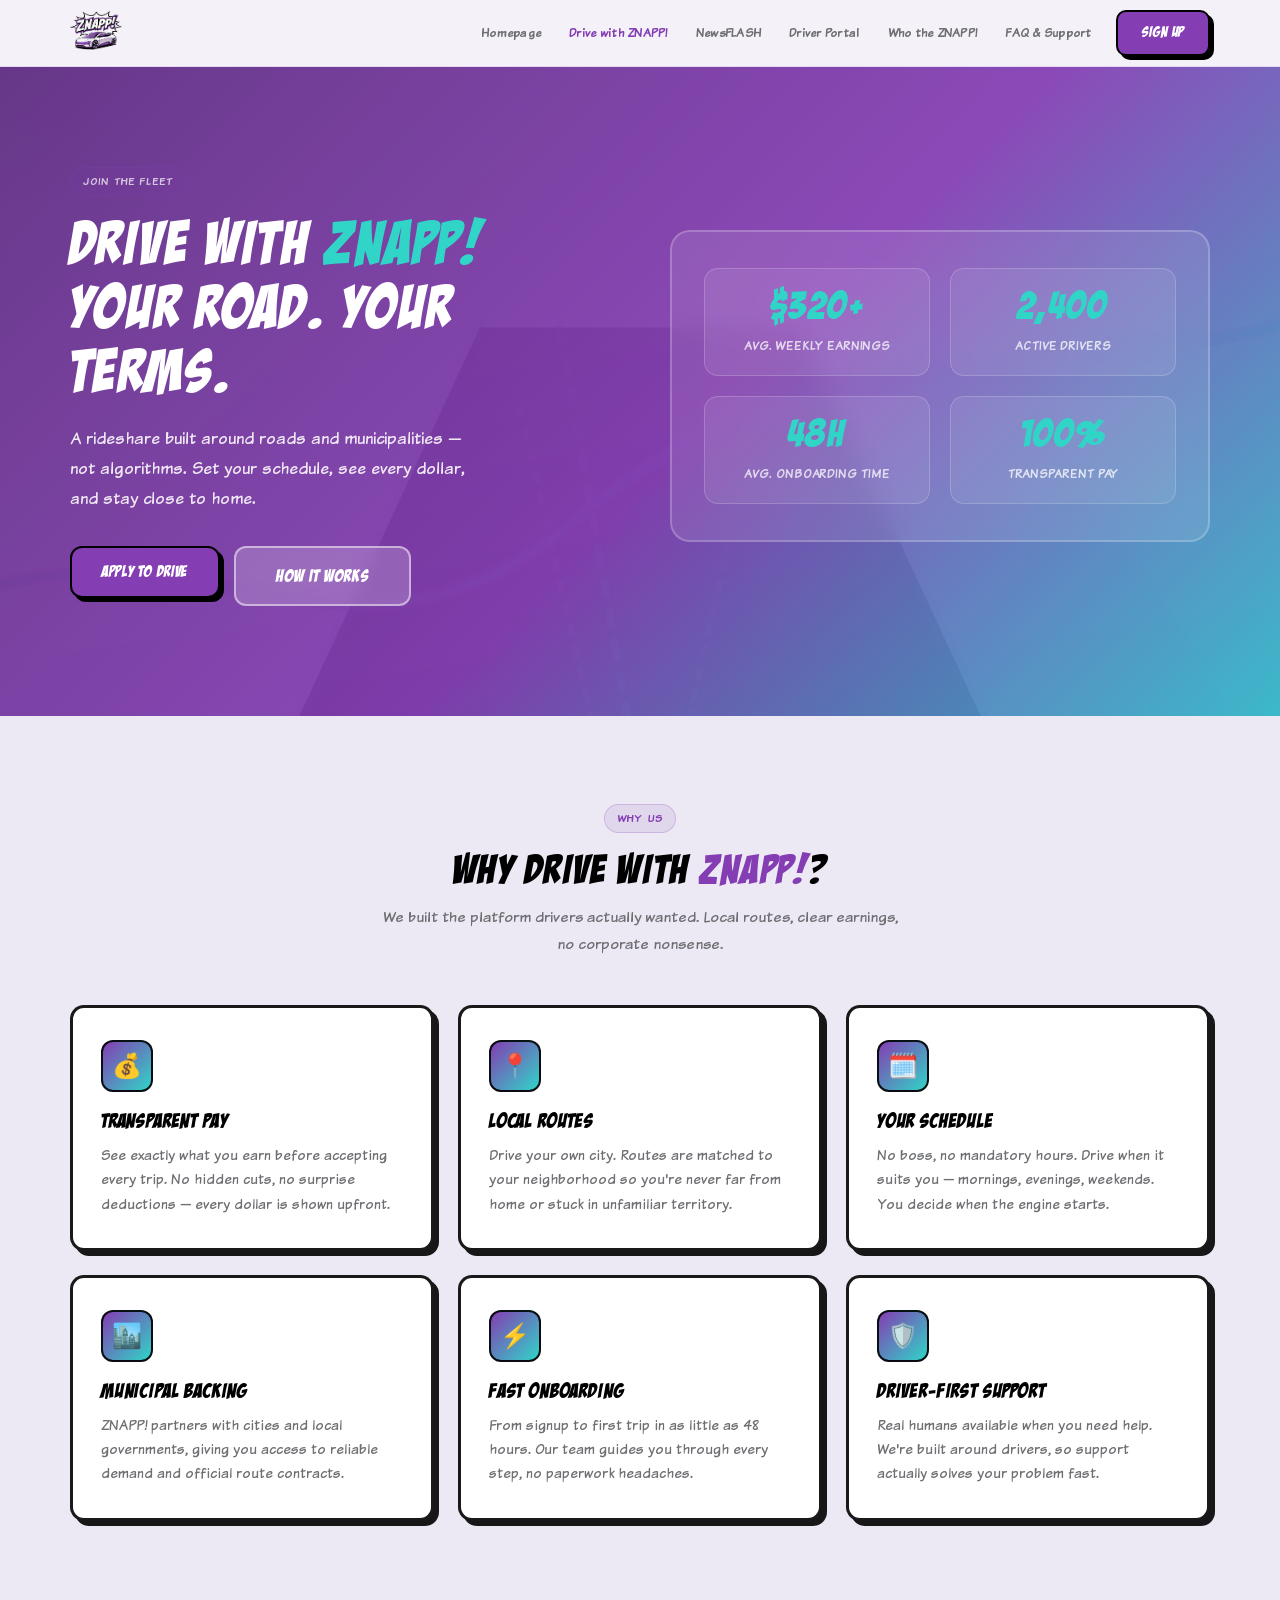
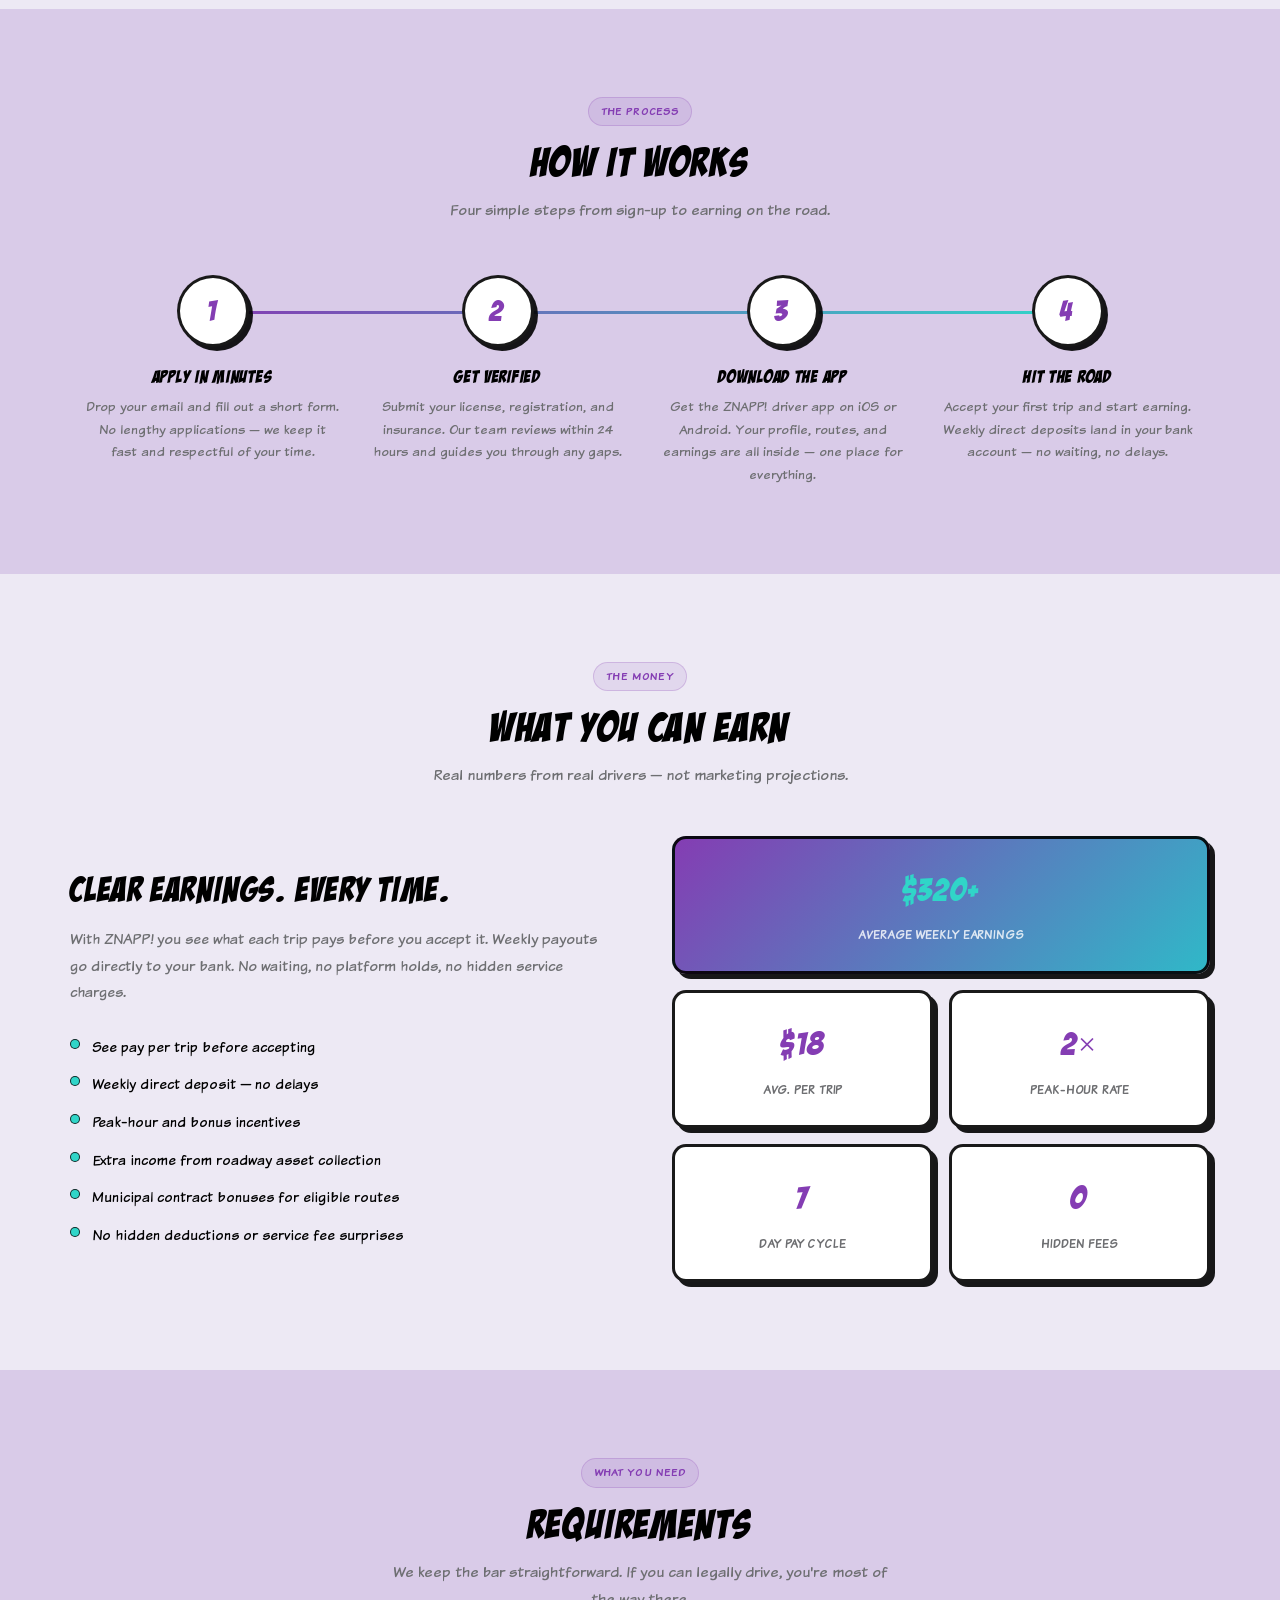
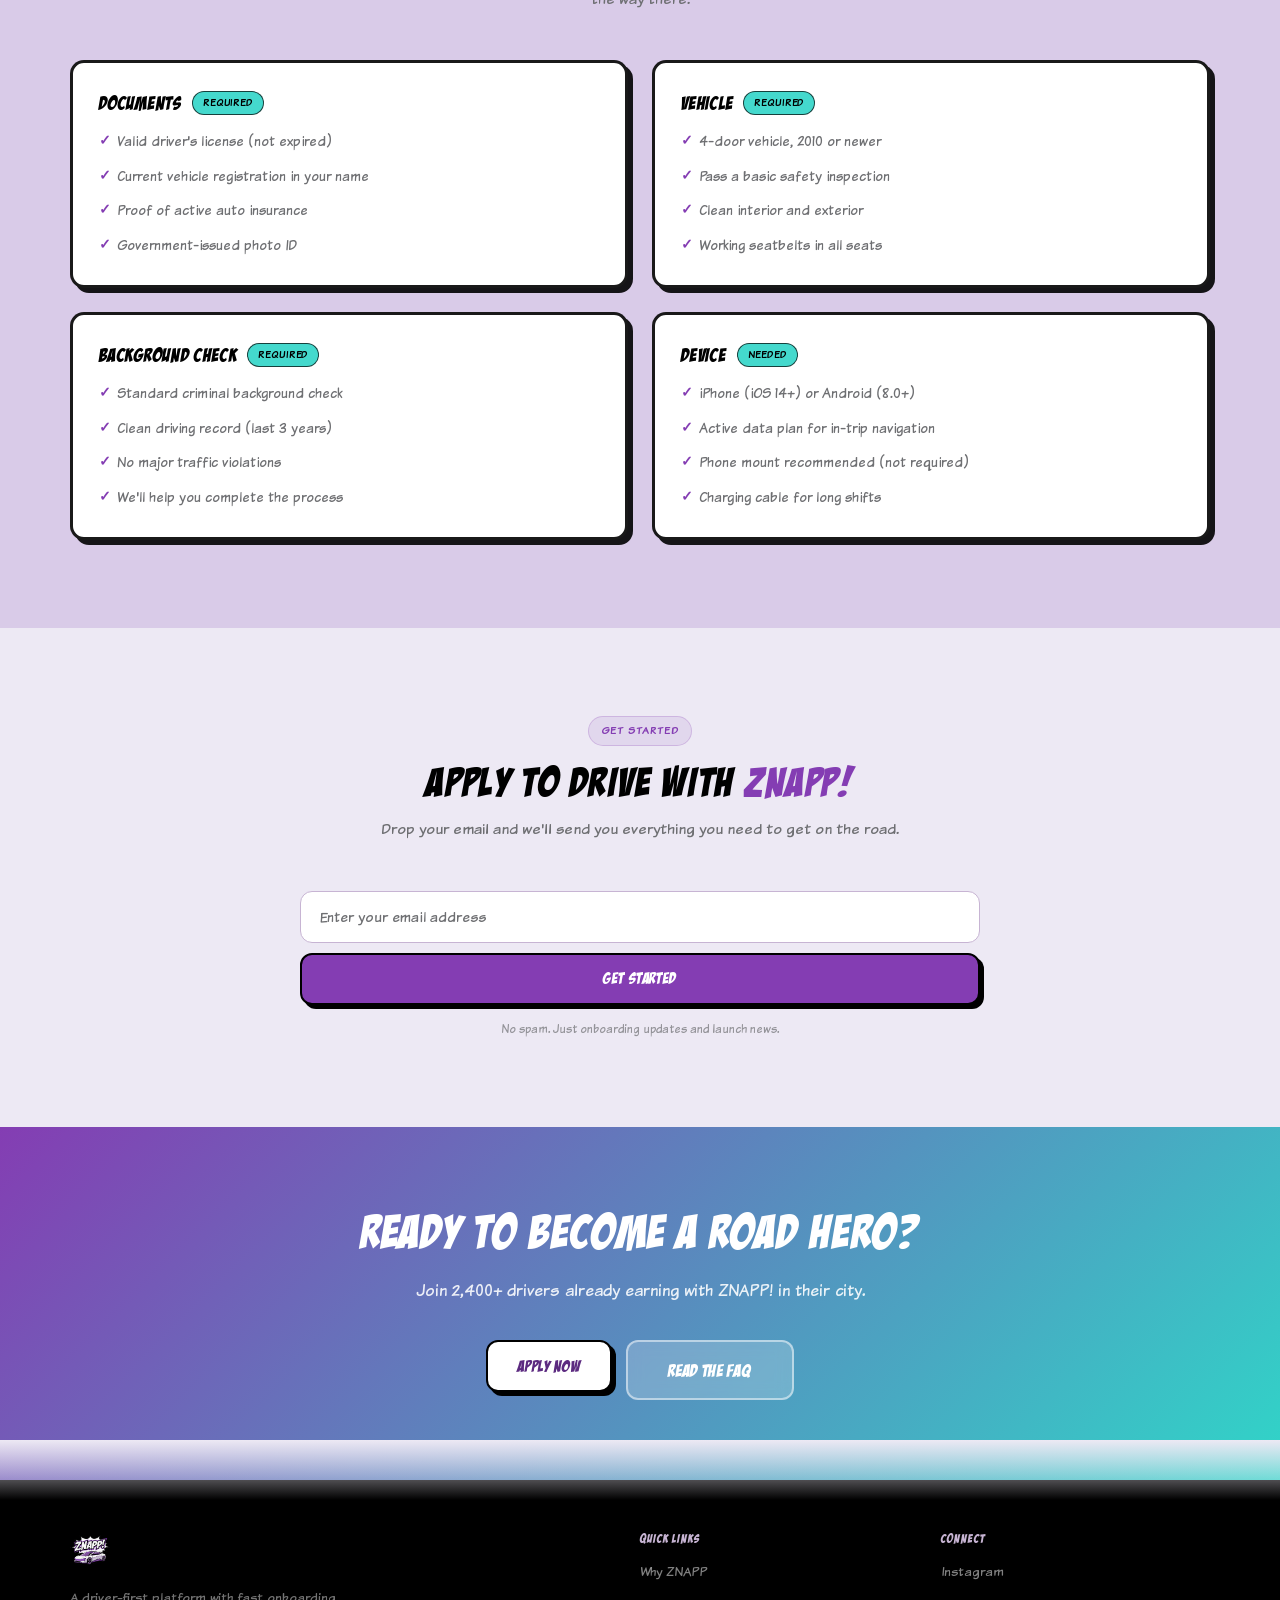
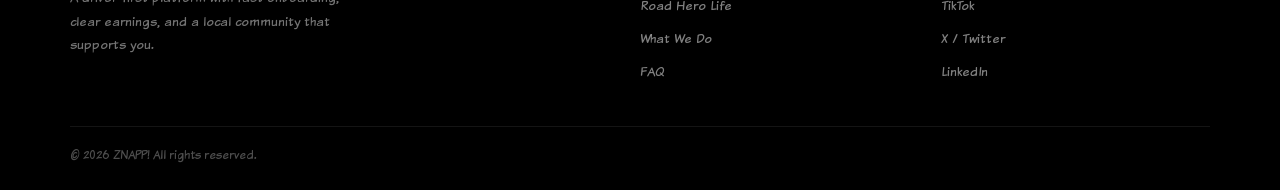
==== drive-with-znapp.html @ adee94f0 "Fix FAQ/life carousel arrows and dots, resize phone section, add new pages - FAQ carousel: dots now " ====
<!DOCTYPE html>
<html lang="en">
<head>
  <meta charset="UTF-8" />
  <meta name="viewport" content="width=device-width, initial-scale=1.0" />
  <title>Drive with ZNAPP! | Become a Road Hero</title>
  <meta name="description" content="Join ZNAPP! as a driver. Fast onboarding, transparent earnings, and local routes that work around your life." />
  <link rel="icon" type="image/png" href="img/branding/favicon-znapp.png" sizes="32x32" />
  <link rel="apple-touch-icon" href="img/branding/favicon-znapp.png" />
  <link rel="stylesheet" href="styles.css" />
  <style>
    .dwz-hero{background:linear-gradient(135deg,var(--purple-dark) 0%,var(--purple) 55%,#30b8c8 100%);padding:100px 0 110px;position:relative;overflow:hidden}
    .dwz-hero::before{content:"";position:absolute;inset:0;background:url('img/backgrounds/tools-split-bg-znapp.svg') center/cover no-repeat;opacity:.08;pointer-events:none}
    .dwz-hero-grid{display:grid;grid-template-columns:1fr 1fr;gap:60px;align-items:center;position:relative;z-index:1}
    .dwz-hero-copy h1{font-family:var(--font-display);font-size:clamp(2.4rem,5vw,3.8rem);color:var(--white);line-height:1.06;letter-spacing:var(--letter-spacing-heading);margin:0 0 20px}
    .dwz-hero-copy h1 .accent{color:var(--teal)}
    .dwz-hero-copy p{font-family:var(--font-body);font-size:1.1rem;color:rgba(255,255,255,.88);line-height:1.7;margin:0 0 32px;max-width:44ch}
    .dwz-hero-actions{display:flex;gap:14px;flex-wrap:wrap}
    .dwz-hero-card{background:rgba(255,255,255,.1);border:2px solid rgba(255,255,255,.22);border-radius:var(--radius-lg);padding:36px 32px;backdrop-filter:blur(12px);display:grid;grid-template-columns:1fr 1fr;gap:20px}
    .dwz-stat{text-align:center;padding:18px 12px;background:rgba(255,255,255,.08);border-radius:var(--radius);border:1.5px solid rgba(255,255,255,.18)}
    .dwz-stat-val{font-family:var(--font-display);font-size:clamp(1.8rem,3vw,2.4rem);color:var(--teal);line-height:1;display:block;margin-bottom:6px;letter-spacing:.04em}
    .dwz-stat-label{font-family:var(--font-body);font-size:.82rem;color:rgba(255,255,255,.75);font-weight:700;text-transform:uppercase;letter-spacing:.07em}
    .dwz-why{background:var(--bg);padding:88px 0}
    .dwz-why-grid{display:grid;grid-template-columns:repeat(3,1fr);gap:24px;margin-top:48px}
    .dwz-why-card{background:var(--card);border:3px solid rgba(0,0,0,.9);border-radius:var(--radius);box-shadow:5px 5px 0 rgba(0,0,0,.9);padding:32px 28px;transition:transform .2s ease,box-shadow .2s ease}
    .dwz-why-card:hover{transform:translate(-2px,-2px);box-shadow:7px 7px 0 rgba(0,0,0,.9)}
    .dwz-why-icon{width:52px;height:52px;border-radius:12px;background:linear-gradient(135deg,var(--purple) 0%,var(--teal) 100%);border:2.5px solid rgba(0,0,0,.9);display:flex;align-items:center;justify-content:center;margin-bottom:18px;font-size:1.5rem}
    .dwz-why-card h3{font-family:var(--font-display);font-size:1.3rem;letter-spacing:var(--letter-spacing-heading);margin:0 0 10px;color:var(--text)}
    .dwz-why-card p{font-family:var(--font-body);font-size:.92rem;color:var(--text-muted);line-height:1.65;margin:0}
    .dwz-how{background:var(--bg-alt);padding:88px 0}
    .dwz-steps{display:grid;grid-template-columns:repeat(4,1fr);gap:0;margin-top:52px;position:relative}
    .dwz-steps::before{content:"";position:absolute;top:36px;left:12.5%;right:12.5%;height:3px;background:linear-gradient(to right,var(--purple),var(--teal));z-index:0;border-radius:99px}
    .dwz-step{display:flex;flex-direction:column;align-items:center;text-align:center;padding:0 16px;position:relative;z-index:1}
    .dwz-step-num{width:72px;height:72px;border-radius:50%;background:var(--card);border:3px solid rgba(0,0,0,.9);box-shadow:4px 4px 0 rgba(0,0,0,.9);display:flex;align-items:center;justify-content:center;font-family:var(--font-display);font-size:1.8rem;color:var(--purple);letter-spacing:.04em;margin-bottom:20px;flex-shrink:0}
    .dwz-step h3{font-family:var(--font-display);font-size:1.15rem;letter-spacing:var(--letter-spacing-heading);margin:0 0 8px;color:var(--text)}
    .dwz-step p{font-family:var(--font-body);font-size:.88rem;color:var(--text-muted);line-height:1.6;margin:0}
    .dwz-earnings{background:var(--bg);padding:88px 0}
    .dwz-earnings-layout{display:grid;grid-template-columns:1fr 1fr;gap:64px;align-items:center;margin-top:48px}
    .dwz-earnings-copy h3{font-family:var(--font-display);font-size:clamp(1.6rem,3vw,2.2rem);letter-spacing:var(--letter-spacing-heading);margin:0 0 16px}
    .dwz-earnings-copy p{font-family:var(--font-body);font-size:.98rem;color:var(--text-muted);line-height:1.7;margin:0 0 28px}
    .dwz-earnings-list{list-style:none;margin:0;padding:0;display:grid;gap:12px}
    .dwz-earnings-list li{display:flex;align-items:flex-start;gap:12px;font-family:var(--font-body);font-size:.94rem;color:var(--text)}
    .dwz-earnings-list li::before{content:"";flex-shrink:0;width:10px;height:10px;margin-top:5px;border-radius:50%;background:var(--teal);border:1.5px solid rgba(0,0,0,.8)}
    .dwz-earnings-cards{display:grid;grid-template-columns:1fr 1fr;gap:16px}
    .dwz-earn-card{background:var(--card);border:3px solid rgba(0,0,0,.9);border-radius:var(--radius);box-shadow:5px 5px 0 rgba(0,0,0,.9);padding:24px 20px;text-align:center}
    .dwz-earn-card-val{font-family:var(--font-display);font-size:2rem;color:var(--purple);display:block;letter-spacing:.04em;margin-bottom:4px}
    .dwz-earn-card-label{font-family:var(--font-body);font-size:.8rem;color:var(--text-muted);font-weight:700;text-transform:uppercase;letter-spacing:.07em}
    .dwz-earn-card--highlight{background:linear-gradient(135deg,var(--purple) 0%,#30b8c8 100%);grid-column:1/-1}
    .dwz-earn-card--highlight .dwz-earn-card-val{color:var(--teal)}
    .dwz-earn-card--highlight .dwz-earn-card-label{color:rgba(255,255,255,.8)}
    .dwz-reqs{background:var(--bg-alt);padding:88px 0}
    .dwz-reqs-grid{display:grid;grid-template-columns:1fr 1fr;gap:24px;margin-top:48px}
    .dwz-req-card{background:var(--card);border:3px solid rgba(0,0,0,.9);border-radius:var(--radius);box-shadow:5px 5px 0 rgba(0,0,0,.9);padding:28px 26px;transition:transform .2s ease,box-shadow .2s ease}
    .dwz-req-card:hover{transform:translate(-2px,-2px);box-shadow:7px 7px 0 rgba(0,0,0,.9)}
    .dwz-req-card h3{font-family:var(--font-display);font-size:1.2rem;letter-spacing:var(--letter-spacing-heading);margin:0 0 14px;display:flex;align-items:center;gap:10px}
    .req-badge{display:inline-flex;height:24px;padding:0 10px;align-items:center;border-radius:999px;font-size:.68rem;font-weight:700;text-transform:uppercase;letter-spacing:.08em;background:rgba(48,213,200,.9);color:var(--black);border:1.5px solid rgba(0,0,0,.7);font-family:var(--font-body)}
    .dwz-req-list{list-style:none;margin:0;padding:0;display:grid;gap:10px}
    .dwz-req-list li{font-family:var(--font-body);font-size:.9rem;color:var(--text-muted);padding-left:18px;position:relative}
    .dwz-req-list li::before{content:"✓";position:absolute;left:0;color:var(--purple);font-weight:700;font-size:.85rem}
    .dwz-cta{background:linear-gradient(135deg,var(--purple) 0%,var(--teal) 100%);padding:80px 0;text-align:center}
    .dwz-cta h2{font-family:var(--font-display);font-size:clamp(2rem,4vw,3rem);color:var(--white);letter-spacing:var(--letter-spacing-heading);margin:0 0 16px}
    .dwz-cta p{font-family:var(--font-body);font-size:1.08rem;color:rgba(255,255,255,.88);margin:0 0 36px;line-height:1.65}
    .dwz-cta-actions{display:flex;gap:14px;justify-content:center;flex-wrap:wrap}
    .nav a.active{color:var(--purple);font-weight:700}
    @media(max-width:1024px){.dwz-hero-grid{grid-template-columns:1fr;gap:40px}.dwz-why-grid{grid-template-columns:1fr 1fr}.dwz-steps{grid-template-columns:1fr 1fr;gap:36px}.dwz-steps::before{display:none}.dwz-earnings-layout{grid-template-columns:1fr;gap:40px}}
    @media(max-width:768px){.dwz-hero{padding:72px 0 80px}.dwz-hero-card{grid-template-columns:1fr 1fr}.dwz-why-grid{grid-template-columns:1fr}.dwz-steps{grid-template-columns:1fr}.dwz-earnings-cards{grid-template-columns:1fr 1fr}.dwz-reqs-grid{grid-template-columns:1fr}}
  </style>
</head>
<body>
  <a href="#main" class="skip-link">Skip to main content</a>

  <header class="header">
    <div class="container header-inner">
      <a href="index.html" class="logo" aria-label="ZNAPP home">
        <img src="img/branding/znapp-full-logo.png" alt="ZNAPP!" />
      </a>
      <nav class="nav" aria-label="Primary">
        <a href="index.html">Homepage</a>
        <a href="drive-with-znapp.html" class="active">Drive with ZNAPP!</a>
        <a href="newsflash.html">NewsFLASH</a>
        <a href="index.html#phone">Driver Portal</a>
        <a href="index.html#what">Who the ZNAPP!</a>
        <a href="index.html#faq">FAQ &amp; Support</a>
      </nav>
      <a href="#apply-form" class="btn btn-comic">Sign up</a>
      <button class="mobile-toggle" aria-label="Menu" type="button">
        <span></span><span></span><span></span>
      </button>
    </div>
  </header>

  <main id="main">

    <section class="dwz-hero" id="apply">
      <div class="container">
        <div class="dwz-hero-grid">
          <div class="dwz-hero-copy">
            <span class="section-label" style="color:rgba(255,255,255,.7)">Join the fleet</span>
            <h1>Drive with <span class="accent">ZNAPP!</span><br/>Your road. Your terms.</h1>
            <p>A rideshare built around roads and municipalities — not algorithms. Set your schedule, see every dollar, and stay close to home.</p>
            <div class="dwz-hero-actions">
              <a href="#apply-form" class="btn btn-comic btn-lg">Apply to drive</a>
              <a href="#how-it-works" class="btn btn-secondary-cta">How it works</a>
            </div>
          </div>
          <div class="dwz-hero-card">
            <div class="dwz-stat"><span class="dwz-stat-val">$320+</span><span class="dwz-stat-label">Avg. weekly earnings</span></div>
            <div class="dwz-stat"><span class="dwz-stat-val">2,400</span><span class="dwz-stat-label">Active drivers</span></div>
            <div class="dwz-stat"><span class="dwz-stat-val">48h</span><span class="dwz-stat-label">Avg. onboarding time</span></div>
            <div class="dwz-stat"><span class="dwz-stat-val">100%</span><span class="dwz-stat-label">Transparent pay</span></div>
          </div>
        </div>
      </div>
    </section>

    <section class="dwz-why section" id="why-znapp">
      <div class="container">
        <div class="section-header">
          <span class="section-label">Why us</span>
          <h2>Why drive with <span class="accent">ZNAPP!</span>?</h2>
          <p class="section-sub">We built the platform drivers actually wanted. Local routes, clear earnings, no corporate nonsense.</p>
        </div>
        <div class="dwz-why-grid">
          <div class="dwz-why-card"><div class="dwz-why-icon">💰</div><h3>Transparent pay</h3><p>See exactly what you earn before accepting every trip. No hidden cuts, no surprise deductions — every dollar is shown upfront.</p></div>
          <div class="dwz-why-card"><div class="dwz-why-icon">📍</div><h3>Local routes</h3><p>Drive your own city. Routes are matched to your neighborhood so you're never far from home or stuck in unfamiliar territory.</p></div>
          <div class="dwz-why-card"><div class="dwz-why-icon">🗓️</div><h3>Your schedule</h3><p>No boss, no mandatory hours. Drive when it suits you — mornings, evenings, weekends. You decide when the engine starts.</p></div>
          <div class="dwz-why-card"><div class="dwz-why-icon">🏙️</div><h3>Municipal backing</h3><p>ZNAPP! partners with cities and local governments, giving you access to reliable demand and official route contracts.</p></div>
          <div class="dwz-why-card"><div class="dwz-why-icon">⚡</div><h3>Fast onboarding</h3><p>From signup to first trip in as little as 48 hours. Our team guides you through every step, no paperwork headaches.</p></div>
          <div class="dwz-why-card"><div class="dwz-why-icon">🛡️</div><h3>Driver-first support</h3><p>Real humans available when you need help. We're built around drivers, so support actually solves your problem fast.</p></div>
        </div>
      </div>
    </section>

    <section class="dwz-how section" id="how-it-works">
      <div class="container">
        <div class="section-header">
          <span class="section-label">The process</span>
          <h2>How it works</h2>
          <p class="section-sub">Four simple steps from sign-up to earning on the road.</p>
        </div>
        <div class="dwz-steps">
          <div class="dwz-step"><div class="dwz-step-num">1</div><h3>Apply in minutes</h3><p>Drop your email and fill out a short form. No lengthy applications — we keep it fast and respectful of your time.</p></div>
          <div class="dwz-step"><div class="dwz-step-num">2</div><h3>Get verified</h3><p>Submit your license, registration, and insurance. Our team reviews within 24 hours and guides you through any gaps.</p></div>
          <div class="dwz-step"><div class="dwz-step-num">3</div><h3>Download the app</h3><p>Get the ZNAPP! driver app on iOS or Android. Your profile, routes, and earnings are all inside — one place for everything.</p></div>
          <div class="dwz-step"><div class="dwz-step-num">4</div><h3>Hit the road</h3><p>Accept your first trip and start earning. Weekly direct deposits land in your bank account — no waiting, no delays.</p></div>
        </div>
      </div>
    </section>

    <section class="dwz-earnings section" id="earnings">
      <div class="container">
        <div class="section-header">
          <span class="section-label">The money</span>
          <h2>What you can earn</h2>
          <p class="section-sub">Real numbers from real drivers — not marketing projections.</p>
        </div>
        <div class="dwz-earnings-layout">
          <div class="dwz-earnings-copy">
            <h3>Clear earnings. Every time.</h3>
            <p>With ZNAPP! you see what each trip pays before you accept it. Weekly payouts go directly to your bank. No waiting, no platform holds, no hidden service charges.</p>
            <ul class="dwz-earnings-list">
              <li>See pay per trip before accepting</li>
              <li>Weekly direct deposit — no delays</li>
              <li>Peak-hour and bonus incentives</li>
              <li>Extra income from roadway asset collection</li>
              <li>Municipal contract bonuses for eligible routes</li>
              <li>No hidden deductions or service fee surprises</li>
            </ul>
          </div>
          <div class="dwz-earnings-cards">
            <div class="dwz-earn-card dwz-earn-card--highlight"><span class="dwz-earn-card-val">$320+</span><span class="dwz-earn-card-label">Average weekly earnings</span></div>
            <div class="dwz-earn-card"><span class="dwz-earn-card-val">$18</span><span class="dwz-earn-card-label">Avg. per trip</span></div>
            <div class="dwz-earn-card"><span class="dwz-earn-card-val">2×</span><span class="dwz-earn-card-label">Peak-hour rate</span></div>
            <div class="dwz-earn-card"><span class="dwz-earn-card-val">7</span><span class="dwz-earn-card-label">Day pay cycle</span></div>
            <div class="dwz-earn-card"><span class="dwz-earn-card-val">0</span><span class="dwz-earn-card-label">Hidden fees</span></div>
          </div>
        </div>
      </div>
    </section>

    <section class="dwz-reqs section" id="requirements">
      <div class="container">
        <div class="section-header">
          <span class="section-label">What you need</span>
          <h2>Requirements</h2>
          <p class="section-sub">We keep the bar straightforward. If you can legally drive, you're most of the way there.</p>
        </div>
        <div class="dwz-reqs-grid">
          <div class="dwz-req-card"><h3>Documents <span class="req-badge">Required</span></h3><ul class="dwz-req-list"><li>Valid driver's license (not expired)</li><li>Current vehicle registration in your name</li><li>Proof of active auto insurance</li><li>Government-issued photo ID</li></ul></div>
          <div class="dwz-req-card"><h3>Vehicle <span class="req-badge">Required</span></h3><ul class="dwz-req-list"><li>4-door vehicle, 2010 or newer</li><li>Pass a basic safety inspection</li><li>Clean interior and exterior</li><li>Working seatbelts in all seats</li></ul></div>
          <div class="dwz-req-card"><h3>Background check <span class="req-badge">Required</span></h3><ul class="dwz-req-list"><li>Standard criminal background check</li><li>Clean driving record (last 3 years)</li><li>No major traffic violations</li><li>We'll help you complete the process</li></ul></div>
          <div class="dwz-req-card"><h3>Device <span class="req-badge">Needed</span></h3><ul class="dwz-req-list"><li>iPhone (iOS 14+) or Android (8.0+)</li><li>Active data plan for in-trip navigation</li><li>Phone mount recommended (not required)</li><li>Charging cable for long shifts</li></ul></div>
        </div>
      </div>
    </section>

    <section class="section" id="apply-form" style="padding:88px 0;background:var(--bg)">
      <div class="container" style="max-width:680px">
        <div class="section-header">
          <span class="section-label">Get started</span>
          <h2>Apply to drive with <span class="accent">ZNAPP!</span></h2>
          <p class="section-sub">Drop your email and we'll send you everything you need to get on the road.</p>
        </div>
        <form class="signup-form" action="#" method="post" style="max-width:100%;margin-top:32px">
          <label class="sr-only" for="apply-email">Email address</label>
          <input id="apply-email" name="email" type="email" placeholder="Enter your email address" required />
          <button type="submit" class="btn btn-comic btn-lg">Get started</button>
        </form>
        <p class="hero-note" style="text-align:center;margin-top:14px">No spam. Just onboarding updates and launch news.</p>
      </div>
    </section>

    <section class="dwz-cta">
      <div class="container">
        <h2>Ready to become a Road Hero?</h2>
        <p>Join 2,400+ drivers already earning with ZNAPP! in their city.</p>
        <div class="dwz-cta-actions">
          <a href="#apply-form" class="btn btn-comic btn-lg" style="background:var(--white);color:var(--purple-dark);border-color:var(--black)">Apply now</a>
          <a href="index.html#faq" class="btn btn-secondary-cta">Read the FAQ</a>
        </div>
      </div>
    </section>

  </main>

  <footer class="footer">
    <div class="container footer-inner">
      <div class="footer-brand">
        <img src="img/branding/znapp-full-logo.png" alt="ZNAPP!" class="footer-logo" />
        <p>A driver-first platform with fast onboarding, clear earnings, and a local community that supports you.</p>
      </div>
      <div class="footer-col">
        <h4>Quick Links</h4>
        <a href="index.html#why">Why ZNAPP</a>
        <a href="index.html#life">Road Hero Life</a>
        <a href="index.html#what">What We Do</a>
        <a href="index.html#faq">FAQ</a>
      </div>
      <div class="footer-col">
        <h4>Connect</h4>
        <a href="#">Instagram</a>
        <a href="#">TikTok</a>
        <a href="#">X / Twitter</a>
        <a href="#">LinkedIn</a>
      </div>
    </div>
    <div class="container footer-bottom">
      <p>&copy; 2026 ZNAPP! All rights reserved.</p>
    </div>
  </footer>

  <script>
    (function(){
      const t=document.querySelector('.mobile-toggle'),n=document.querySelector('.nav');
      if(t&&n){
        t.addEventListener('click',function(){this.classList.toggle('active');n.classList.toggle('mobile-open')});
        n.querySelectorAll('a').forEach(l=>l.addEventListener('click',()=>{t.classList.remove('active');n.classList.remove('mobile-open')}));
        document.addEventListener('click',function(e){if(!n.contains(e.target)&&!t.contains(e.target)){t.classList.remove('active');n.classList.remove('mobile-open')}});
      }
    })();
  </script>
</body>
</html>
---- styles.css ----
/* ── FONT FACES ── */
@font-face {
  font-family: "Badaboom BB";
  src: url("fonts/BADABB__.TTF") format("truetype");
  font-weight: 400; font-style: normal; font-display: swap;
}
@font-face {
  font-family: "Komika Text";
  src: url("fonts/KOMTXT__.ttf") format("truetype");
  font-weight: 400; font-style: normal; font-display: swap;
}
@font-face {
  font-family: "Komika Text";
  src: url("fonts/KOMTXTB_.ttf") format("truetype");
  font-weight: 700; font-style: normal; font-display: swap;
}
@font-face {
  font-family: "Komika Text";
  src: url("fonts/KOMTXTI_.ttf") format("truetype");
  font-weight: 400; font-style: italic; font-display: swap;
}
@font-face {
  font-family: "Komika Text";
  src: url("fonts/KOMTXTBI.ttf") format("truetype");
  font-weight: 700; font-style: italic; font-display: swap;
}

/* ── DESIGN TOKENS ── */
:root {
  /* Brand palette */
  --purple:       #843DB3;
  --purple-dark:  #5c2a80;
  --purple-light: #9D6ABA;
  --purple-soft:  #C7B4D3;
  --gray:         #6E6F72;
  --teal:         #30D5C8;
  --black:        #000000;
  --white:        #FFFFFF;

  /* Surfaces — use slightly darker brand tints so the overall background feels less bright */
  --bg:           #EDE9F4;   /* soft lavender from C7B4D3, darker than previous */
  --bg-alt:       #D9CBE8;   /* alternate section tone, a step deeper */
  --card:         #FFFFFF;   /* cards pure white for maximum contrast */
  --card-hover:   #FDFCFF;

  /* Text */
  --text:         #000000;   /* brand black for headlines */
  --text-muted:   #6E6F72;   /* brand dark gray for body */
  --text-dim:     #9D6ABA;

  /* Borders — use brand soft lavender #C7B4D3 */
  --border-color: #E2DAF0;   /* derived from C7B4D3 — subtle card borders */
  --border-hi:    #C7B4D3;   /* brand soft lavender for focused/highlight borders */
  --shadow-sm:    0 1px 4px rgba(110,111,114,0.08), 0 4px 12px rgba(132,61,179,0.05);
  --shadow-md:    0 4px 20px rgba(110,111,114,0.12), 0 1px 4px rgba(132,61,179,0.06);
  --shadow-lg:    0 8px 36px rgba(132,61,179,0.12);
  --shadow-comic: 4px 4px 0 var(--black);

  --radius:       14px;
  --radius-lg:    20px;
  --container:    1140px;
  --font-display: "Badaboom BB", "Comic Sans MS", cursive;
  --font-body:    "Komika Text", -apple-system, BlinkMacSystemFont, sans-serif;
  /* Default tracking for semantic headings site-wide */
  --letter-spacing-heading: 0.04em;
}

/* ── RESET ── */
*, *::before, *::after { box-sizing: border-box; }
html { scroll-behavior: smooth; -webkit-text-size-adjust: 100%; }

body {
  margin: 0;
  font-family: var(--font-body);
  color: var(--text);
  background: var(--bg);
  font-size: 15px;
  line-height: 1.7;
  -webkit-font-smoothing: antialiased;
}

img { max-width: 100%; display: block; }
a { color: inherit; text-decoration: none; }

h1, h2, h3, h4, h5, h6 {
  font-family: var(--font-display);
  margin: 0; font-weight: 400;
  letter-spacing: var(--letter-spacing-heading);
  line-height: 1.1;
}
p { margin: 0; }

.container { width: min(var(--container), 92%); margin: 0 auto; }
.sr-only { position: absolute; width: 1px; height: 1px; padding: 0; margin: -1px; overflow: hidden; border: 0; clip: rect(0,0,0,0); }

.skip-link {
  position: absolute; top: -100%; left: 50%; transform: translateX(-50%);
  padding: 12px 20px; background: var(--purple); color: var(--white);
  font-weight: 700; z-index: 1000; border-radius: 0 0 12px 12px;
}
.skip-link:focus { top: 0; }

.accent { color: var(--purple); }

/* ── BUTTONS ── */
.btn {
  display: inline-flex; align-items: center; justify-content: center;
  height: 46px; padding: 0 24px;
  font-family: var(--font-display); font-weight: 400; font-size: 0.95rem;
  letter-spacing: 0.04em; text-transform: uppercase;
  border: none; cursor: pointer; border-radius: 10px;
  transition: transform 0.15s, box-shadow 0.15s, background 0.15s;
  white-space: nowrap;
}

/* Comic CTA — primary purple, hover to light purple (#9D6ABA) */
.btn-comic {
  background: var(--purple); color: var(--white);
  border: 2.5px solid var(--black);
  box-shadow: var(--shadow-comic);
}
.btn-comic:hover {
  background: var(--purple-light); /* #9D6ABA */
  transform: translate(-2px,-2px);
  box-shadow: 6px 6px 0 var(--black);
}
.btn-comic:active { transform: translate(1px,1px); box-shadow: 2px 2px 0 var(--black); }

.btn-secondary {
  background: transparent; color: var(--gray);
  border: 1.5px solid var(--purple-soft); /* #C7B4D3 */
}
.btn-secondary:hover { border-color: var(--purple); color: var(--purple); background: rgba(132,61,179,0.04); }

.btn-lg { height: 52px; font-size: 1rem; padding: 0 30px; border-radius: 12px; }

/* ── 1. HEADER ── */
.header {
  position: sticky; top: 0; z-index: 100;
  background: rgba(245,243,248,0.94);
  backdrop-filter: blur(16px);
  border-bottom: 1px solid #E2DAF0;
}
.header-inner {
  display: flex;
  align-items: center;
  justify-content: space-between;
  height: 66px;
  gap: 24px;
  position: relative;
}
.logo img {
  height: 52px; /* make logo feel big and dominant on the left */
}
.nav {
  display: flex;
  gap: 28px;
  margin-left: auto; /* push nav (and following signup button) to the right */
  font-family: var(--font-body); font-size: 0.83rem; font-weight: 700;
  letter-spacing: 0.02em;
}
.nav a { color: var(--gray); transition: color 0.15s; }
.nav a:hover { color: var(--purple); }

.mobile-toggle { 
  display: none; 
  background: none; 
  border: none; 
  cursor: pointer; 
  padding: 8px;
  margin-left: auto;
  z-index: 101;
}
.mobile-toggle span { 
  display: block; 
  width: 24px; 
  height: 2.5px; 
  background: var(--black); 
  margin: 5px 0; 
  border-radius: 2px;
  transition: all 0.3s ease;
}

/* Mobile menu styles */
.nav.mobile-open {
  display: flex;
  flex-direction: column;
  position: fixed;
  top: 60px;
  left: 0;
  right: 0;
  background: rgba(255, 255, 255, 0.98);
  backdrop-filter: blur(16px);
  padding: 24px;
  gap: 20px;
  border-bottom: 1px solid #E2DAF0;
  box-shadow: 0 4px 12px rgba(0, 0, 0, 0.1);
  animation: slideDown 0.3s ease;
}

@keyframes slideDown {
  from { opacity: 0; transform: translateY(-10px); }
  to { opacity: 1; transform: translateY(0); }
}

.nav.mobile-open a {
  font-size: 1rem;
  padding: 12px 0;
  border-bottom: 1px solid rgba(0, 0, 0, 0.05);
}

.nav.mobile-open a:last-child {
  border-bottom: none;
}

/* Hamburger animation when open */
.mobile-toggle.active span:nth-child(1) {
  transform: rotate(45deg) translate(7px, 7px);
}

.mobile-toggle.active span:nth-child(2) {
  opacity: 0;
}

.mobile-toggle.active span:nth-child(3) {
  transform: rotate(-45deg) translate(7px, -7px);
}

/* ── SHARED SECTION ── */
.section { padding: 88px 0; }

.section-header { text-align: center; margin-bottom: 48px; }
.section-header h2 { font-size: clamp(1.8rem, 3.8vw, 2.6rem); }
.section-label {
  display: inline-flex; align-items: center; gap: 6px;
  font-family: var(--font-body); font-size: 0.72rem; font-weight: 700;
  text-transform: uppercase; letter-spacing: 0.1em;
  color: var(--purple); background: rgba(132,61,179,0.1);
  border: 1px solid rgba(132,61,179,0.22);
  border-radius: 100px; padding: 4px 12px; margin-bottom: 14px;
}
.section-sub {
  color: var(--text-muted); font-size: 1rem; margin-top: 10px;
  line-height: 1.7; max-width: 520px;
  margin-left: auto; margin-right: auto;
}

/* ══════════════ 2. HERO ══════════════ */
.hero {
  position: relative;
  overflow: hidden;
  padding: 52px 0 68px;
  /* Brand background: soft lavender with subtle radial from purple-soft */
  background:
    radial-gradient(ellipse 55% 70% at 10% 55%, rgba(199,180,211,0.18) 0%, transparent 65%),
    var(--bg);
}
/* Full circle at top-left corner (0, 0), big so it sticks out */
.hero-accent {
  position: absolute;
  top: 0;
  left: 0;
  width: 640px;
  height: 640px;
  transform: translate(-50%, -50%);
  border-radius: 50%;
  border: 44px solid rgba(132, 61, 179, 0.35);
  pointer-events: none;
  z-index: 0;
}

.hero .container { position: relative; z-index: 1; }

.hero-grid {
  display: grid;
  grid-template-columns: 1.35fr 1fr;
  gap: 48px;
  align-items: center;
}

/* ── Left visual card (rectangle) ── */
.hero-visual-card {
  position: relative;
  background: linear-gradient(160deg, #0f0a1e 0%, #1a0f2e 55%, #0b1526 100%);
  overflow: hidden;
  border-radius: 10px;
  min-height: 480px;
  min-width: 0;
  box-shadow:
    0 0 0 1px rgba(132,61,179,0.25),
    0 24px 80px rgba(132,61,179,0.2),
    0 8px 32px rgba(0,0,0,0.18);
}

/* City map SVG fills the card */
.hvc-map {
  position: absolute; inset: 0;
  width: 100%; height: 100%;
}

/* Glow blobs */
.hero-visual-card::before,
.hero-visual-card::after {
  content: ""; position: absolute; border-radius: 50%;
  filter: blur(70px); pointer-events: none; z-index: 1;
}
.hero-visual-card::before {
  width: 280px; height: 280px; top: -80px; right: -80px;
  background: rgba(132,61,179,0.4);
  animation: glow-pulse 6s ease-in-out infinite alternate;
}
.hero-visual-card::after {
  width: 200px; height: 200px; bottom: -50px; left: -40px;
  background: rgba(48,213,200,0.25);
  animation: glow-pulse 8s ease-in-out 1s infinite alternate-reverse;
}
@keyframes glow-pulse {
  0%   { transform: scale(1) translate(0,0); }
  100% { transform: scale(1.15) translate(10px,-10px); }
}

/* Animated route draw */
.map-route-draw {
  animation: route-draw 3s ease-out 0.4s forwards;
}
@keyframes route-draw {
  from { stroke-dashoffset: 900; }
  to   { stroke-dashoffset: 0; }
}

/* Pulsing rings */
.pulse-start { animation: pulse-ring 2.5s ease-out infinite; }
.pulse-end   { animation: pulse-ring 2.5s ease-out 0.8s infinite; }
@keyframes pulse-ring {
  0%   { r: 8;  opacity: 0.5; }
  100% { r: 18; opacity: 0; }
}

/* Floating stat chips */
.hvc-chip {
  position: absolute;
  display: inline-flex; align-items: center; gap: 7px;
  background: rgba(22,15,43,0.75);
  backdrop-filter: blur(14px);
  border: 1px solid rgba(255,255,255,0.1);
  border-radius: 100px; padding: 7px 14px;
  color: #fff; font-family: var(--font-body); font-size: 0.78rem;
  white-space: nowrap; z-index: 3;
}
.hvc-chip--earn   { top: 14%; left: 5%;  animation: chip-float 4s ease-in-out infinite alternate; }
.hvc-chip--drivers { top: 28%; right: 4%; animation: chip-float 5s ease-in-out 0.8s infinite alternate-reverse; }
.chip-dot { width: 8px; height: 8px; border-radius: 50%; background: #a78bfa; flex-shrink: 0; box-shadow: 0 0 6px #a78bfa; }
.chip-dot--teal { background: var(--teal); box-shadow: 0 0 6px var(--teal); }
@keyframes chip-float {
  0%   { transform: translateY(0); }
  100% { transform: translateY(-8px); }
}

/* Earnings ring */
.hvc-ring-wrap {
  position: absolute; bottom: 14%; right: 6%;
  width: 84px; height: 84px;
  display: flex; align-items: center; justify-content: center;
  z-index: 3;
  background: rgba(22,15,43,0.65);
  backdrop-filter: blur(12px);
  border: 1px solid rgba(255,255,255,0.1);
  border-radius: 50%;
}
.hvc-ring { position: absolute; inset: 0; transform: rotate(-90deg); }
.ring-track { fill: none; stroke: rgba(255,255,255,0.08); stroke-width: 6; }
.ring-fill {
  fill: none; stroke: url(#ring-grad); stroke-width: 6; stroke-linecap: round;
  stroke-dasharray: 201; stroke-dashoffset: 201;
  animation: ring-draw 2s ease-out 0.5s forwards;
}
@keyframes ring-draw { to { stroke-dashoffset: 45; } }
.hvc-ring-label { display: flex; flex-direction: column; align-items: center; line-height: 1.1; position: relative; z-index: 1; }
.ring-val { color: #fff; font-size: 1rem; font-weight: 700; font-family: var(--font-body); }
.ring-sub { color: rgba(255,255,255,0.45); font-size: 0.6rem; font-family: var(--font-body); }

/* ── Right signup ── */
.hero-signup { display: flex; flex-direction: column; gap: 20px; padding: 8px 0; justify-content: center; min-width: 0; }

/* Badge uses brand soft lavender tint */
.hero-badge {
  display: inline-flex; align-self: flex-start; align-items: center; gap: 6px;
  background: rgba(199,180,211,0.2); /* tint of #C7B4D3 */
  border: 1px solid var(--purple-soft); /* #C7B4D3 */
  color: var(--purple); border-radius: 100px; padding: 5px 14px;
  font-family: var(--font-body); font-size: 0.75rem;
  text-transform: uppercase; letter-spacing: 0.08em;
}
.hero-badge::before { content: ""; width: 6px; height: 6px; border-radius: 50%; background: var(--purple); }

/* Headline: brand black, highlights in purple via .accent */
.hero-signup h1 { font-size: clamp(2rem, 3.8vw, 2.9rem); line-height: 1.06; color: var(--black); }

/* Subtext: brand dark gray */
.hero-sub { color: var(--gray); font-size: 1rem; line-height: 1.7; max-width: 400px; }

.signup-form { display: flex; flex-direction: column; gap: 10px; max-width: 380px; }
.signup-form input {
  height: 52px; padding: 0 18px;
  border: 1.5px solid var(--purple-soft); /* #C7B4D3 — brand border */
  border-radius: 12px;
  font-size: 0.95rem; font-family: var(--font-body);
  width: 100%; background: var(--white);
  color: var(--text);
  transition: border-color 0.2s, box-shadow 0.2s;
}
.signup-form input::placeholder { color: var(--gray); }
.signup-form input:focus {
  outline: none; border-color: var(--purple);
  box-shadow: 0 0 0 3px rgba(199,180,211,0.4); /* soft #C7B4D3 glow */
}
.signup-form .btn { width: 100%; justify-content: center; height: 52px; font-size: 1rem; border-radius: 12px; }
/* Note: brand gray #6E6F72 */
.hero-note { color: var(--gray); font-size: 0.76rem; font-family: var(--font-body); opacity: 0.7; }

/* ══════════════ 3+4. WHY ══════════════ */
.why { background: var(--white); padding: 60px 0; }

.why-layout {
  display: grid;
  grid-template-columns: 280px 1fr; /* make left text column a bit wider */
  gap: 56px;
  align-items: center; /* vertically center left text block with panels */
}

.why-left {
  display: flex; flex-direction: column; gap: 22px;
  align-items: flex-start;
  position: sticky; top: 88px;
}
.why-left h2 { font-size: clamp(1.8rem, 3vw, 2.4rem); line-height: 1.08; }
.why-tagline { color: var(--text-muted); font-size: 0.95rem; line-height: 1.65; }

/* ── 3 comic panels: individual cards, gap between them ── */
.why-panels {
  display: grid;
  grid-template-columns: 1.25fr 0.95fr; /* slightly shrink right comic column */
  gap: 14px;
  align-items: stretch;
  min-width: 0;
  margin-top: 0;
  margin-bottom: 0;
}

/* Right column: two stacked panels with gap */
.why-callout-col {
  display: flex; flex-direction: column;
  gap: 14px; min-width: 0;
}

/* ── Each comic panel: rounded, soft border, elevated shadow ── */
.wpc-panel {
  position: relative;
  background: var(--white);
  display: flex; flex-direction: column;
  overflow: visible;
  border: 3px solid rgba(0, 0, 0, 0.9);
  border-radius: 8px; /* match comic rectangle look used elsewhere */
  box-shadow:
    5px 5px 0 rgba(0, 0, 0, 0.9),
    0 10px 26px rgba(0, 0, 0, 0.12);
}

.wpc-panel--main { height: 360px; } /* tiny reduction to make right side feel lighter */
.wpc-panel--sm   { height: 172px; flex-shrink: 0; }

/* ── Speech bubbles — polished, soft shadow, slightly overlapping ── */
.wpc-bubble {
  position: absolute;
  display: inline-block;
  background: var(--white);
  border: 3px solid var(--black);
  border-radius: 24px;
  padding: 14px 22px;
  box-shadow:
    4px 4px 0 rgba(0, 0, 0, 0.9),
    0 10px 26px rgba(0, 0, 0, 0.18);
  z-index: 3;
  font-family: var(--font-body);
  font-size: 1rem;
  font-weight: 400;
  line-height: 1.5;
  max-width: 88%;
  white-space: normal;
  pointer-events: none;
}
.wpc-bubble p { margin: 0; }
.wpc-bubble strong { color: var(--purple); }

/* Top-left bubble — tail points down into main panel */
.wpc-bubble--tl {
  top: -50px; left: 22px;
  border-bottom-left-radius: 4px;
  white-space: normal;
}
.wpc-bubble--tl::after {
  content: ""; position: absolute;
  left: 22px; bottom: -13px;
  border-left: 15px solid var(--black);
  border-right: 6px solid transparent;
  border-top: 12px solid var(--black);
}
.wpc-bubble--tl::before {
  content: ""; position: absolute; z-index: 1;
  left: 26px; bottom: -7px;
  border-left: 11px solid var(--white);
  border-right: 4px solid transparent;
  border-top: 9px solid var(--white);
}

/* Top-right bubble — tail points down into top-right panel */
.wpc-bubble--tr {
  top: -78px; right: 22px;
  border-bottom-right-radius: 4px;
  white-space: normal;
}
.wpc-bubble--tr::after {
  content: ""; position: absolute;
  right: 22px; bottom: -13px;
  border-right: 15px solid var(--black);
  border-left: 6px solid transparent;
  border-top: 12px solid var(--black);
}
.wpc-bubble--tr::before {
  content: ""; position: absolute; z-index: 1;
  right: 26px; bottom: -7px;
  border-right: 11px solid var(--white);
  border-left: 4px solid transparent;
  border-top: 9px solid var(--white);
}

/* Bottom-right bubble — tail points up into bottom-right panel */
.wpc-bubble--br {
  bottom: -80px; right: 22px;
  border-top-right-radius: 4px;
  white-space: normal;
}
.wpc-bubble--br::after {
  content: ""; position: absolute;
  right: 22px; top: -13px;
  border-right: 15px solid var(--black);
  border-left: 6px solid transparent;
  border-bottom: 12px solid var(--black);
}
.wpc-bubble--br::before {
  content: ""; position: absolute; z-index: 1;
  right: 26px; top: -7px;
  border-right: 11px solid var(--white);
  border-left: 4px solid transparent;
  border-bottom: 9px solid var(--white);
}

/* ── Panel image — fills fixed panel height ── */
.wpc-panel-img {
  width: 100%;
  height: 100%;
  object-fit: cover;
  object-position: center top;
  display: block;
  border-radius: 10px;
}

.wpc-icon { font-size: 1rem; flex-shrink: 0; }

/* ══════════════ 5. LIFE / CAROUSEL ══════════════ */
.life { background: var(--bg); padding: 60px 0; }
.life .section-header { margin-bottom: 24px; }

/* homepage carousel nav buttons */
.hp-carousel-nav{display:flex;align-items:center;justify-content:center;gap:12px;margin-top:24px}
.hp-carousel-arrow{width:44px;height:44px;border-radius:50%;border:2.5px solid rgba(0,0,0,.9);background:var(--card);box-shadow:3px 3px 0 rgba(0,0,0,.9);font-size:1.1rem;cursor:pointer;display:flex;align-items:center;justify-content:center;transition:background .18s,transform .15s,box-shadow .15s}
.hp-carousel-arrow:hover{background:var(--purple);color:var(--white);transform:translate(-1px,-1px);box-shadow:4px 4px 0 rgba(0,0,0,.9)}
.hp-carousel-arrow:disabled{opacity:.3;pointer-events:none;box-shadow:2px 2px 0 rgba(0,0,0,.5)}
.hp-carousel-dots{display:flex;gap:8px;align-items:center}
.hp-carousel-dot{width:10px;height:10px;border-radius:50%;border:2px solid rgba(0,0,0,.7);background:transparent;cursor:pointer;padding:0;transition:background .18s,transform .15s}
.hp-carousel-dot.active{background:var(--purple);transform:scale(1.3)}

.life-carousel-wrapper { 
  overflow-x: hidden;
  overflow-y: visible;
  position: relative;
}

.life-carousel-wrapper::before {
  content: "";
  position: absolute;
  left: 0;
  top: 0;
  bottom: 0;
  width: 88px;
  pointer-events: none;
  background: linear-gradient(
    to left,
    rgba(237, 233, 244, 0) 0%,
    rgba(237, 233, 244, 0.45) 62%,
    rgba(237, 233, 244, 0.78) 100%
  );
  z-index: 2;
  opacity: 0;
  transition: opacity 0.28s ease;
}

.life-carousel-wrapper::after {
  content: "";
  position: absolute;
  right: 0;
  top: 0;
  bottom: 0;
  width: 88px;
  pointer-events: none;
  background: linear-gradient(
    to right,
    rgba(237, 233, 244, 0) 0%,
    rgba(237, 233, 244, 0.65) 58%,
    rgba(237, 233, 244, 1) 100%
  );
  z-index: 2;
  opacity: 1;
  transition: opacity 0.28s ease;
}

.life-carousel-wrapper.scrolled::before {
  opacity: 0.62;
}

.life-carousel-wrapper.at-end::after {
  opacity: 0;
}

.life-carousel {
  display: flex; 
  gap: 20px;
  overflow-x: auto; 
  scroll-snap-type: x mandatory;
  -webkit-overflow-scrolling: touch;
  padding-top: 0;
  padding-bottom: 12px;
  padding-right: 12px;
  scroll-padding-right: 12px;
  scrollbar-width: none;
}

.life-carousel::-webkit-scrollbar { display: none; }

/* Slide = bubble (in flow) + frame — avoids overflow clipping from overflow-x: auto */
.life-slide {
  display: flex;
  flex-direction: column;
  align-items: stretch;
  flex: 0 0 calc((100% - 20px) / 2.4); /* 2 full frames + slightly more of third */
  scroll-snap-align: start;
  min-width: 0;
}

/* Large comic frames - show 2 full + 1 cascaded preview */
.life-frame {
  position: relative;
  width: 100%;
  border-radius: 8px;
  background: var(--white);
  border: 3px solid rgba(0, 0, 0, 0.9);
  box-shadow:
    5px 5px 0 rgba(0, 0, 0, 0.9),
    0 10px 26px rgba(0, 0, 0, 0.12);
  overflow: hidden;
  aspect-ratio: 4 / 3;
  transition: transform 0.18s, box-shadow 0.18s;
}

.life-frame:hover {
  transform: translate(-2px, -2px);
  box-shadow:
    7px 7px 0 rgba(0, 0, 0, 0.9),
    0 14px 30px rgba(0, 0, 0, 0.16);
}

.life-frame-img {
  width: 100%;
  height: 100%;
  object-fit: cover;
  object-position: center;
  display: block;
}

.life-frame-bubble {
  position: relative;
  align-self: flex-start;
  margin: 0 0 10px 0;
  max-width: 100%;
  z-index: 3;
  background: var(--white);
  border: 3px solid rgba(0, 0, 0, 0.9);
  border-radius: 14px;
  box-shadow:
    4px 4px 0 rgba(0, 0, 0, 0.9),
    0 8px 18px rgba(0, 0, 0, 0.14);
  padding: 10px 12px;
  font-family: var(--font-body);
  font-size: 0.95rem;
  font-weight: 700;
  line-height: 1.2;
  color: var(--black);
  letter-spacing: 0.01em;
  pointer-events: none;
}

.life-frame-bubble::after {
  content: "";
  position: absolute;
  left: 22px;
  bottom: -12px;
  border-top: 12px solid rgba(0, 0, 0, 0.9);
  border-right: 10px solid transparent;
}

.life-frame-bubble::before {
  content: "";
  position: absolute;
  left: 25px;
  bottom: -8px;
  border-top: 9px solid var(--white);
  border-right: 8px solid transparent;
  z-index: 1;
}

/* ══════════════ 6. WHAT + CTA (combo) ══════════════ */
.what { background: var(--white); padding: 60px 0; }

/* Same headline treatment as centered section headers (e.g. Life, News) */
.what-left h2 {
  font-size: clamp(1.8rem, 3.8vw, 2.6rem);
  line-height: 1.12;
  font-style: normal;
  font-weight: 400;
  color: var(--text);
}

.what-cards-stack {
  display: grid;
  grid-template-columns: repeat(3, 1fr);
  gap: 20px;
  max-width: 100%;
}

.what-card {
  position: relative;
  padding: 0;
  border-radius: 8px;
  background: var(--card);
  border: 3px solid rgba(0,0,0,0.9);
  box-shadow:
    5px 5px 0 rgba(0,0,0,0.9),
    0 10px 26px rgba(0,0,0,0.12);
  transition: transform 0.18s, box-shadow 0.18s;
  overflow: hidden;
  display: flex;
  flex-direction: column;
}

.what-card:hover { 
  transform: translate(-2px, -2px); 
  box-shadow: 
    7px 7px 0 rgba(0,0,0,0.9),
    0 14px 30px rgba(0,0,0,0.16);
}

.what-card-content {
  padding: 14px 16px;
  background: var(--white);
  flex-shrink: 0;
  border-bottom: 3px solid rgba(0,0,0,0.9);
  height: 78px;
  display: flex;
  align-items: center;
}

.what-card h3 { 
  font-size: 1.05rem; 
  margin: 0;
  font-family: var(--font-body);
  color: var(--black);
  font-weight: 700;
  line-height: 1.25;
  display: -webkit-box;
  -webkit-box-orient: vertical;
  -webkit-line-clamp: 2;
  overflow: hidden;
}

.what-card-img {
  width: 100%;
  height: 280px;
  object-fit: cover;
  object-position: center;
  display: block;
  flex: 1;
}

/* ══════════════ PHONE + DASHBOARD — unified comic card ══════════════ */
.tools-split {
  background: var(--bg);
  padding: 60px 0 80px;
}
.tools-split-header { margin-bottom: 36px; }

/* ── tools device carousel (centered, constrained width) ── */
.tools-device-carousel-wrap {
  position: relative;
  max-width: 740px;
  margin: 0 auto;
}

.tools-device-carousel-wrap::before,
.tools-device-carousel-wrap::after {
  content: '';
  position: absolute;
  top: 0; bottom: 64px;
  width: 48px;
  pointer-events: none;
  z-index: 2;
  transition: opacity .28s ease;
}
.tools-device-carousel-wrap::before {
  left: 0;
  background: none;
  opacity: 0;
}
.tools-device-carousel-wrap::after {
  right: 0;
  background: none;
  opacity: 0;
}
.tools-device-carousel-wrap.tdc-scrolled::before { opacity: 0; }
.tools-device-carousel-wrap.tdc-end::after { opacity: 0; }

/* comic-style card */
.tools-unified-card {
  border-radius: var(--radius);
  border: 3px solid rgba(0,0,0,0.9);
  background:
    radial-gradient(ellipse 80% 70% at 85% 15%, rgba(132,61,179,.07) 0%, transparent 55%),
    radial-gradient(ellipse 75% 65% at 12% 85%, rgba(48,213,200,.06) 0%, transparent 50%),
    linear-gradient(160deg, #fafafe 0%, #f0eafc 60%, #e8dff5 100%);
  box-shadow: 5px 5px 0 rgba(0,0,0,.9), 0 12px 28px rgba(0,0,0,.1);
  overflow: hidden;
}

.tools-carousel-viewport { overflow: hidden; }
.tools-carousel-track {
  display: flex;
  transition: transform .4s cubic-bezier(.4,0,.2,1);
}

/* slide: device LEFT, text RIGHT — side by side */
.tools-device-slide {
  flex: 0 0 100%;
  display: flex;
  flex-direction: row;
  align-items: center;
  justify-content: center;
  gap: 28px;
  padding: 20px 32px;
  box-sizing: border-box;
  min-width: 0;
  min-height: 0;
}

/* nav below the card */
.tools-carousel-nav {
  display: flex;
  align-items: center;
  justify-content: center;
  gap: 12px;
  margin-top: 22px;
}
.tools-carousel-arrow {
  width: 44px; height: 44px;
  border-radius: 50%;
  border: 2.5px solid rgba(0,0,0,.9);
  background: var(--card);
  box-shadow: 3px 3px 0 rgba(0,0,0,.9);
  font-size: 1.1rem;
  cursor: pointer;
  display: flex; align-items: center; justify-content: center;
  transition: background .18s, transform .15s, box-shadow .15s;
}
.tools-carousel-arrow:hover {
  background: var(--purple); color: var(--white);
  transform: translate(-1px,-1px);
  box-shadow: 4px 4px 0 rgba(0,0,0,.9);
}
.tools-carousel-arrow:disabled { opacity: .3; pointer-events: none; box-shadow: 2px 2px 0 rgba(0,0,0,.5); }
.tools-carousel-dots { display: flex; gap: 8px; align-items: center; }
.tools-carousel-dot {
  width: 10px; height: 10px; border-radius: 50%;
  border: 2px solid rgba(0,0,0,.7);
  background: transparent;
  cursor: pointer; padding: 0;
  transition: background .18s, transform .15s;
}
.tools-carousel-dot.active { background: var(--purple); transform: scale(1.3); }

/* device image column */
.tools-unified-media {
  display: flex;
  align-items: center;
  justify-content: center;
  flex: 0 0 auto;
}

.tools-unified-img {
  display: block;
  object-fit: contain;
  filter: drop-shadow(0 12px 22px rgba(132,61,179,.14)) drop-shadow(0 5px 12px rgba(0,0,0,.14));
}
.tools-unified-img--phone {
  height: 320px;
  width: auto;
  flex-shrink: 0;
}
.tools-unified-img--laptop {
  width: 360px;
  flex-shrink: 0;
  height: auto;
}

/* text column */
.tools-unified-copy {
  min-width: 0;
  max-width: 390px;
  flex: 0 1 390px;
}
.tools-unified-copy h3 {
  margin: 0 0 12px;
  font-family: var(--font-display);
  font-size: clamp(1.15rem, 1.9vw, 1.5rem);
  line-height: 1.06;
  letter-spacing: var(--letter-spacing-heading);
  color: var(--text);
}
.tools-unified-copy p {
  margin: 0 0 16px;
  font-family: var(--font-body);
  font-size: 0.98rem;
  line-height: 1.6;
  color: var(--text-muted);
}
.tools-unified-points { margin: 0; padding: 0; list-style: none; display: grid; gap: 7px; }
.tools-unified-points li {
  position: relative;
  padding-left: 22px;
  font-family: var(--font-body);
  font-size: 1rem;
  font-weight: 700;
  color: var(--text);
}
.tools-unified-points li::before {
  content: ''; position: absolute; left: 0; top: 50%;
  width: 9px; height: 9px; border-radius: 50%;
  background: var(--teal); border: 1px solid rgba(0,0,0,.72);
  transform: translateY(-50%);
}

@media (max-width: 700px) {
  .tools-device-slide {
    flex-direction: column;
    align-items: center;
    justify-content: center;
    text-align: center;
    padding: 28px 24px;
    gap: 24px;
    min-height: 0;
  }
  .tools-unified-media { flex: 0 0 auto; }
  .tools-unified-copy { min-width: 0; max-width: 540px; flex: 0 1 auto; }
  .tools-unified-img--phone { height: 280px; }
  .tools-unified-img--laptop { width: 260px; }
  .tools-unified-points { justify-items: center; }
}
@media (max-width: 480px) {
  .tools-split { padding: 40px 0 56px; }
  .tools-unified-img--phone { height: 240px; }
  .tools-unified-img--laptop { width: 220px; }
}

/* ══════════════ 10. REVIEW (comic-style testimonial) ══════════════ */
.testimonial {
  background: linear-gradient(
    135deg,
    rgba(157,106,186,0.85) 0%,
    rgba(199,180,211,0.75) 40%,
    rgba(48,213,200,0.4) 100%
  );
  padding: 60px 0;
  display: flex;
  align-items: center;
  justify-content: center;
  border-top: none;
  position: relative;
}

.testimonial-fullwidth {
  width: 100%;
  max-width: 1000px;
  margin: 0 auto;
  padding: 0 40px;
  display: flex;
  flex-direction: column;
  align-items: center;
  gap: 40px;
}

/* Carousel container */
.review-carousel {
  position: relative;
  width: 100%;
  min-height: 360px;
  display: flex;
  align-items: center;
  justify-content: center;
}

/* Individual slides */
.review-slide {
  display: none;
  flex-direction: column;
  align-items: center;
  gap: 28px;
  width: 100%;
  opacity: 0;
  transition: opacity 0.5s ease;
}

.review-slide.active {
  display: flex;
  animation: slideIn 0.5s ease forwards;
}

@keyframes slideIn {
  from { opacity: 0; transform: translateY(20px); }
  to { opacity: 1; transform: translateY(0); }
}

/* Comic panel style review card — two columns: headshot + name | quote */
.lyft-bubble {
  position: relative;
  padding: 40px 48px;
  background: var(--white);
  border-radius: 8px;
  border: 3px solid rgba(0, 0, 0, 0.9);
  box-shadow:
    5px 5px 0 rgba(0, 0, 0, 0.9),
    0 12px 36px rgba(0, 0, 0, 0.16);
  max-width: 100%;
  width: 100%;
  display: grid;
  /* Wider profile column = divider sits further right */
  grid-template-columns: minmax(175px, 0.46fr) minmax(0, 1fr);
  gap: 0 0;
  align-items: stretch;
  min-height: 280px;
}

/* Left: larger headshot + name */
.author-column {
  display: flex;
  flex-direction: column;
  align-items: center;
  gap: 18px;
  text-align: center;
  min-width: 0;
  padding-right: 36px;
  border-right: 2px solid var(--border-color);
  justify-content: center;
}

/* Right: quote — stretch full row height; center quote + mark as one block */
.quote-column {
  position: relative;
  min-width: 0;
  padding: 0 0 0 36px;
  display: flex;
  flex-direction: column;
  align-items: center;
  justify-content: center;
  text-align: center;
  min-height: 0;
}

/* Quote mark in flex flow so it centers with the paragraph (not pinned to top) */
.quote-column::before {
  content: """;
  position: static;
  font-size: clamp(3rem, 5.5vw, 4.5rem);
  line-height: 0.85;
  color: var(--purple);
  font-family: Georgia, serif;
  opacity: 0.3;
  pointer-events: none;
  margin-bottom: 0.1em;
}

/* Quote text — larger so it balances the big headshot + card */
.quote-large {
  position: relative;
  z-index: 1;
  font-size: clamp(1.55rem, 2.9vw, 2.15rem);
  line-height: 1.55;
  font-style: italic;
  color: var(--text);
  margin: 0;
  padding: 0 0.75rem;
  max-width: 40ch;
  font-family: var(--font-body);
  font-weight: 400;
  text-align: center;
  letter-spacing: 0.03em;
}

/* Large square avatar / headshot */
.author-avatar-large {
  width: 132px;
  height: 132px;
  border-radius: 12px;
  display: grid;
  place-items: center;
  background: linear-gradient(135deg, var(--purple) 0%, var(--teal) 100%);
  color: var(--white);
  font-family: var(--font-display);
  font-weight: 400;
  font-size: clamp(1.75rem, 3vw, 2.35rem);
  border: 3px solid var(--black);
  box-shadow: 4px 4px 0 var(--black);
  flex-shrink: 0;
}

.author-info {
  display: flex;
  flex-direction: column;
  gap: 6px;
  text-align: center;
  width: 100%;
}

.author-name-large {
  font-weight: 700;
  font-size: 1.05rem;
  font-family: var(--font-body);
  color: var(--text);
  font-style: normal;
  letter-spacing: var(--letter-spacing-heading);
}

.author-subtitle {
  color: var(--text-muted);
  font-size: 0.88rem;
  font-family: var(--font-body);
  font-style: italic;
}

/* Navigation controls at bottom */
.review-nav {
  display: flex;
  align-items: center;
  gap: 20px;
  justify-content: center;
}

.review-dots-nav {
  display: flex;
  gap: 10px;
  align-items: center;
}

.review-dot-lyft {
  width: 11px;
  height: 11px;
  border-radius: 50%;
  border: none;
  background: rgba(132,61,179,0.25);
  cursor: pointer;
  padding: 0;
  transition: all 0.3s ease;
}

.review-dot-lyft.active {
  background: var(--black);
  transform: scale(1);
}

.review-dot-lyft:hover:not(.active) {
  background: rgba(132,61,179,0.5);
}

/* Arrow button — comic style */
.review-arrow-lyft {
  width: 44px;
  height: 44px;
  border-radius: 50%;
  border: 2.5px solid var(--black);
  background: var(--white);
  color: var(--black);
  cursor: pointer;
  display: grid;
  place-items: center;
  box-shadow: 3px 3px 0 var(--black);
  transition: all 0.2s ease;
}

.review-arrow-lyft:hover {
  background: var(--purple);
  color: var(--white);
  transform: translate(-2px, -2px);
  box-shadow: 5px 5px 0 var(--black);
}

.review-arrow-lyft:active {
  transform: translate(1px, 1px);
  box-shadow: 2px 2px 0 var(--black);
}

/* ══════════════ 11. NEWSFLASH (asymmetric editorial layout) ══════════════ */
.news { 
  background: var(--white); 
  padding: 60px 0;
}
.news .section-header { margin-bottom: 44px; }
.news .section-header h2 { 
  font-family: var(--font-display); 
  font-style: italic;
  font-size: clamp(2rem, 4vw, 2.8rem);
}

/* Container for rows */
.news-grid-asymmetric { 
  display: flex;
  flex-direction: column;
  gap: 20px;
  max-width: 1140px;
  margin: 0 auto;
}

/* Row 1: Left smaller than right */
.news-row-equal {
  display: grid;
  grid-template-columns: 0.9fr 1.1fr;
  gap: 20px;
}

/* Row 2: Asymmetric - left wider than right */
.news-row-asymmetric {
  display: grid;
  grid-template-columns: 1.4fr 1fr;
  gap: 20px;
}

.news-card-modern {
  position: relative;
  padding: 0;
  border-radius: 8px;
  background: #d9cbe8;
  border: 3px solid rgba(0, 0, 0, 0.9);
  box-shadow:
    5px 5px 0 rgba(0, 0, 0, 0.9),
    0 10px 26px rgba(0, 0, 0, 0.12);
  transition: transform 0.2s ease, box-shadow 0.2s ease;
  overflow: hidden;
  min-height: 220px;
  display: flex;
  align-items: stretch;
}

.news-bg-img {
  position: absolute;
  inset: 0;
  width: 100%;
  height: 100%;
  object-fit: cover;
  object-position: center;
  z-index: 0;
  pointer-events: none;
  transition: transform 0.35s ease, filter 0.35s ease;
}

/* Translucent purple overlay */
.news-card-modern::before {
  content: "";
  position: absolute;
  inset: 0;
  background: linear-gradient(
    135deg,
    rgba(125, 72, 156, 0.9) 0%,
    rgba(165, 124, 192, 0.86) 100%
  );
  z-index: 1;
  transition: opacity 0.28s ease, background 0.28s ease;
}

.news-card-modern:hover { 
  transform: translate(-2px, -2px); 
  box-shadow: 7px 7px 0 rgba(0, 0, 0, 0.9), 0 12px 32px rgba(0, 0, 0, 0.08);
}

.news-card-modern:hover .news-bg-img {
  transform: scale(1.03);
  filter: saturate(1.1) contrast(1.04);
}

.news-card-modern:hover::before {
  background: transparent;
  opacity: 0;
}

.news-content-block {
  position: relative;
  z-index: 2;
  padding: 28px 26px;
  width: 100%;
  display: flex;
  flex-direction: column;
  gap: 12px;
  /* Subtle ink card behind copy for readability */
  background: linear-gradient(110deg, rgba(30, 20, 42, 0.34) 0%, rgba(20, 14, 30, 0.16) 100%);
  transition: background 0.25s ease;
}

.news-tag {
  display: inline-flex; 
  height: 26px; 
  padding: 0 14px; 
  align-items: center;
  border-radius: 999px; 
  font-family: var(--font-body); 
  font-size: 0.72rem; 
  font-weight: 700;
  background: rgba(48,213,200,0.9);
  color: var(--black);
  border: 1.5px solid rgba(48,213,200,1);
  text-transform: uppercase; 
  letter-spacing: 0.08em;
  width: fit-content;
}

.news-card-modern h3 { 
  font-size: 1.25rem; 
  margin: 0;
  color: #ffffff;
  font-family: var(--font-display);
  line-height: 1.2;
  letter-spacing: 0.07em;
  text-shadow: 0 2px 5px rgba(0, 0, 0, 0.42);
}

.news-card-modern p { 
  color: rgba(255, 255, 255, 0.98);
  line-height: 1.68; 
  font-size: 0.95rem;
  margin: 0;
  font-family: var(--font-body);
  letter-spacing: 0.02em;
  text-shadow: 0 1px 4px rgba(0, 0, 0, 0.44);
  transition: filter 0.25s ease, opacity 0.25s ease;
}

.news-tag,
.news-card-modern h3 {
  transition: filter 0.25s ease, opacity 0.25s ease;
}

.news-card-modern:hover .news-content-block {
  background: linear-gradient(110deg, rgba(30, 20, 42, 0.28) 0%, rgba(20, 14, 30, 0.12) 100%);
}

.news-card-modern:hover .news-tag,
.news-card-modern:hover h3,
.news-card-modern:hover p {
  filter: blur(2.6px);
  opacity: 0.28;
}

.news-learn-more {
  position: absolute;
  right: 18px;
  bottom: 18px;
  transform: translateY(8px);
  height: 40px;
  padding: 0 18px;
  display: inline-flex;
  align-items: center;
  justify-content: center;
  border-radius: 999px;
  border: 2px solid rgba(0, 0, 0, 0.9);
  background: linear-gradient(135deg, var(--teal) 0%, #52e2d7 100%);
  color: var(--black);
  font-family: var(--font-display);
  font-size: 0.85rem;
  letter-spacing: 0.05em;
  text-transform: uppercase;
  text-decoration: none;
  box-shadow: 3px 3px 0 rgba(0, 0, 0, 0.8);
  opacity: 0;
  pointer-events: none;
  transition: opacity 0.25s ease, transform 0.25s ease, filter 0.2s ease;
  z-index: 3;
}

.news-learn-more:hover {
  filter: brightness(1.04);
}

.news-card-modern:hover .news-learn-more {
  opacity: 1;
  pointer-events: auto;
  transform: translateY(0);
}

/* ══════════════ 12. CTA SECTION (full-width modern comic) ══════════════ */
.cta-fullwidth { 
  background: linear-gradient(135deg, var(--purple) 0%, var(--teal) 100%);
  padding: 60px 0;
  width: 100%;
}

.cta-inner {
  display: flex; 
  align-items: center; 
  justify-content: space-between;
  gap: 40px;
}

.cta-content-modern { 
  flex: 1;
}

.cta-content-modern h2 { 
  font-size: clamp(1.8rem, 3.5vw, 2.6rem); 
  color: var(--white); 
  margin-bottom: 12px;
  font-family: var(--font-display);
  line-height: 1.1;
  letter-spacing: var(--letter-spacing-heading);
}

.cta-phrase {
  position: relative;
  display: inline-block;
}

.cta-phrase-animate {
  animation: cta-fade-in 0.7s cubic-bezier(0.22, 0.61, 0.36, 1) forwards;
}

@keyframes cta-fade-in {
  from { opacity: 0; transform: translateY(10px); }
  to   { opacity: 1; transform: translateY(0); }
}

.cta-content-modern p { 
  color: rgba(255,255,255,0.9); 
  max-width: 48ch; 
  font-size: 1.05rem; 
  line-height: 1.65;
  font-family: var(--font-body);
}

.cta-actions-modern { 
  display: flex; 
  gap: 14px; 
  flex-shrink: 0; 
  flex-wrap: wrap;
}

.cta-fullwidth .btn-comic {
  background: var(--white); 
  color: var(--purple-dark);
  border-color: var(--black); 
  box-shadow: 3px 3px 0 rgba(0,0,0,0.3);
  height: 60px;
  padding: 0 40px;
  font-size: 1.1rem;
}

.cta-fullwidth .btn-comic:hover { 
  background: #f0eaff;
  transform: translate(-2px, -2px);
  box-shadow: 5px 5px 0 rgba(0,0,0,0.3);
}

.btn-secondary-cta {
  background: rgba(255,255,255,0.2); 
  color: var(--white);
  border: 2.5px solid rgba(255,255,255,0.5);
  backdrop-filter: blur(8px);
  font-family: var(--font-display);
  height: 60px;
  padding: 0 40px;
  border-radius: 12px;
  display: inline-flex;
  align-items: center;
  justify-content: center;
  font-size: 1.1rem;
  letter-spacing: 0.04em;
  text-transform: uppercase;
  transition: all 0.2s ease;
}

.btn-secondary-cta:hover { 
  background: rgba(255,255,255,0.3); 
  border-color: rgba(255,255,255,0.8);
  transform: translate(-1px, -1px);
}

/* ══════════════ 13. FAQ (horizontal scroll modern comic) ══════════════ */
.faq { 
  background: var(--bg); 
  padding: 88px 0;
}

.container-fluid {
  width: 100%;
  padding: 0;
}

.faq-horizontal {
  display: flex;
  align-items: center;
  gap: 32px;
  padding: 0 40px;
}

.faq-title-block {
  flex-shrink: 0;
  width: 140px;
}

.faq-title-block h2 {
  font-size: clamp(2.2rem, 4vw, 3rem);
  font-family: var(--font-display);
  color: var(--text);
  margin: 0;
  writing-mode: horizontal-tb;
}

.faq-carousel-wrapper {
  flex: 1;
  overflow: hidden;
  position: relative;
}

/* Gradient fade on right edge */
.faq-carousel-wrapper::after {
  content: "";
  position: absolute;
  right: 0;
  top: 0;
  bottom: 0;
  width: 120px;
  pointer-events: none;
  background: linear-gradient(to right, transparent, var(--bg));
  z-index: 2;
}

.faq-cards-scroll {
  display: flex;
  gap: 20px;
  overflow-x: auto;
  scroll-snap-type: x mandatory;
  -webkit-overflow-scrolling: touch;
  padding-bottom: 12px;
  scrollbar-width: none;
}

.faq-cards-scroll::-webkit-scrollbar { display: none; }

/* Cards sized to show 2 full + 1 preview */
.faq-card-modern {
  flex: 0 0 calc((100% - 40px) / 2.3);
  scroll-snap-align: start;
  padding: 36px 32px;
  border-radius: 8px;
  background: var(--white);
  border: 3px solid rgba(0, 0, 0, 0.9);
  box-shadow:
    5px 5px 0 rgba(0, 0, 0, 0.9),
    0 10px 26px rgba(0, 0, 0, 0.12);
  transition: transform 0.2s ease, box-shadow 0.2s ease;
  min-height: 220px;
  display: flex;
  flex-direction: column;
  gap: 16px;
}

.faq-card-modern:hover {
  transform: translate(-2px, -2px);
  box-shadow: 5px 5px 0 rgba(0, 0, 0, 0.12), 0 12px 32px rgba(0, 0, 0, 0.08);
}

.faq-card-modern h3 {
  font-size: 1.2rem;
  font-family: var(--font-display);
  color: var(--text);
  margin: 0;
  line-height: 1.25;
  letter-spacing: var(--letter-spacing-heading);
}

.faq-card-modern p {
  color: var(--text-muted);
  line-height: 1.7;
  font-size: 0.92rem;
  margin: 0;
  font-family: var(--font-body);
}

.faq-arrow-next {
  flex-shrink: 0;
  width: 56px;
  height: 56px;
  border-radius: 50%;
  border: 2.5px solid var(--black);
  background: var(--white);
  color: var(--black);
  cursor: pointer;
  display: grid;
  place-items: center;
  box-shadow: 3px 3px 0 var(--black);
  transition: all 0.2s ease;
}

.faq-arrow-next:hover {
  background: var(--purple);
  color: var(--white);
  transform: translate(-2px, -2px);
  box-shadow: 5px 5px 0 var(--black);
}

/* ══════════════ 13. FAQ (matching What We Do layout) ══════════════ */
.faq { 
  background: var(--bg); 
  padding: 60px 0;
}

.faq-layout {
  display: grid;
  grid-template-columns: 380px 1fr;
  gap: 16px;
  align-items: start;
}

/* Right column: carousel + nav stacked flush */
.faq-right-col {
  display: flex;
  flex-direction: column;
  gap: 16px;
  min-width: 0;
}
.faq-right-col > .hp-carousel-nav {
  margin-top: 0;
}

.faq-left {
  display: flex;
  flex-direction: column;
  gap: 22px;
}

.faq-left h2 {
  font-size: clamp(1.8rem, 3.2vw, 2.6rem);
  margin: 0;
  font-family: var(--font-display);
  letter-spacing: var(--letter-spacing-heading);
}

.faq-desc {
  color: var(--text-muted);
  line-height: 1.7;
  font-size: 1rem;
  margin: 0;
  max-width: 420px;
}

.faq-cta-block {
  display: flex;
  flex-direction: column;
  gap: 14px;
  margin-top: 12px;
  max-width: 280px;
}

.faq-cta-block p {
  font-size: 1rem;
  font-family: var(--font-body);
  color: var(--text);
  margin: 0;
  font-weight: 600;
}

.faq-cta-block .btn {
  width: 100%;
  justify-content: center;
}

/* Right side: horizontal scroll carousel */
.faq-carousel-wrapper {
  overflow: hidden;
  position: relative;
}

/* Gradient fade only on right edge (hidden when scrolled to end — see .at-end) */
.faq-carousel-wrapper::after {
  content: "";
  position: absolute;
  right: 0;
  top: 0;
  bottom: 0;
  width: 80px;
  pointer-events: none;
  /* Match the FAQ section tint so the preview edge isn't white */
  background: linear-gradient(to right, transparent, var(--bg));
  z-index: 2;
  opacity: 1;
  transition: opacity 0.28s ease;
}

.faq-carousel-wrapper.at-end::after {
  opacity: 0;
}

/* Left gradient appears when scrolled */
.faq-carousel-wrapper::before {
  content: "";
  position: absolute;
  left: 0;
  top: 0;
  bottom: 0;
  width: 80px;
  pointer-events: none;
  background: linear-gradient(to left, transparent, var(--bg));
  z-index: 2;
  opacity: 0;
  transition: opacity 0.3s ease;
}

.faq-carousel-wrapper.scrolled::before {
  opacity: 1;
}

.faq-cards-scroll {
  display: flex;
  gap: 16px;
  overflow-x: auto;
  scroll-snap-type: x mandatory;
  -webkit-overflow-scrolling: touch;
  padding-bottom: 12px;
  /* Room for thick comic border + shadow on last card (esp. hover) so nothing clips */
  padding-right: 20px;
  padding-left: 2px;
  background: var(--bg); /* ensure right-edge preview sits on the same tinted background */
  scrollbar-width: none;
}

.faq-cards-scroll::-webkit-scrollbar { display: none; }

/* Very compact FAQ cards - small boxes with just question title */
.faq-card-compact {
  /* Show exactly three cards on desktop */
  flex: 0 0 calc((100% - 32px) / 3);
  scroll-snap-align: start;
  border-radius: 8px; /* sharper, comic-style rectangle */
  background: var(--white);
  border: 3px solid rgba(0, 0, 0, 0.9);
  box-shadow:
    5px 5px 0 rgba(0, 0, 0, 0.9),
    0 10px 26px rgba(0, 0, 0, 0.12);
  transition: none;
  overflow: hidden;
  min-height: 160px;
  cursor: pointer;
}

.faq-read-more-card {
  flex: 0 0 calc((100% - 32px) / 3);
  scroll-snap-align: start;
  min-height: 160px;
  display: flex;
  align-items: center;
  justify-content: center;
  text-decoration: none;
  border-radius: 8px;
  border: 3px dashed rgba(0, 0, 0, 0.55);
  background: rgba(255, 255, 255, 0.65);
  box-shadow:
    4px 4px 0 rgba(0, 0, 0, 0.85),
    0 8px 20px rgba(0, 0, 0, 0.08);
  color: var(--text);
  cursor: pointer;
  /* Keep hover inside scrollport — no translate (was clipping against overflow) */
  transition: box-shadow 0.18s ease, background 0.18s ease, border-color 0.18s ease, border-style 0.18s ease;
}

.faq-read-more-card:hover {
  background: var(--white);
  border-style: solid;
  border-color: rgba(0, 0, 0, 0.9);
  /* Same offset as default so shadow doesn’t grow past the card edge */
  box-shadow:
    4px 4px 0 rgba(0, 0, 0, 0.9),
    0 10px 24px rgba(0, 0, 0, 0.12);
}

.faq-read-more-card:focus-visible {
  outline: 3px solid var(--purple);
  outline-offset: 3px;
}

.faq-read-more-inner {
  display: flex;
  flex-direction: column;
  align-items: center;
  gap: 8px;
  padding: 20px 16px;
  text-align: center;
}

.faq-read-more-arrow {
  font-size: 1.75rem;
  font-weight: 900;
  line-height: 1;
  color: var(--purple);
}

.faq-read-more-label {
  font-family: var(--font-display);
  font-size: 1.15rem;
  font-weight: 700;
  letter-spacing: 0.02em;
}

.faq-read-more-hint {
  font-family: var(--font-body);
  font-size: 0.78rem;
  font-weight: 600;
  color: var(--text-muted);
  text-transform: uppercase;
  letter-spacing: 0.06em;
}

.faq-card-header {
  padding: 28px 26px;
  display: grid;
  grid-template-columns: minmax(0, 1fr) 52px;
  align-items: start;
  column-gap: 12px;
  height: 100%;
}

.faq-card-compact h3 {
  font-size: 1.1rem;
  font-family: var(--font-display);
  font-weight: 400;
  color: var(--text);
  margin: 0;
  line-height: 1.35;
  letter-spacing: var(--letter-spacing-heading);
  flex: 1;
}

.faq-toggle {
  flex-shrink: 0;
  width: 52px;
  height: 52px;
  border-radius: 50%;
  background: var(--purple);
  color: var(--white);
  display: grid;
  place-items: center;
  font-size: 2.5rem;
  font-weight: 400;
  line-height: 1;
  border: 2px solid var(--black);
  box-shadow: 2px 2px 0 var(--black);
  transition: background 0.2s ease;
  cursor: pointer;
}

.faq-toggle:hover {
  background: var(--teal);
}

/* FAQ Modal */
.faq-modal {
  position: fixed;
  inset: 0;
  z-index: 1000;
  display: flex;
  align-items: center;
  justify-content: center;
  opacity: 0;
  pointer-events: none;
  transition: opacity 0.3s ease;
}

.faq-modal.active {
  opacity: 1;
  pointer-events: all;
}

.faq-modal-overlay {
  position: absolute;
  inset: 0;
  background: rgba(0, 0, 0, 0.7);
  backdrop-filter: blur(4px);
}

.faq-modal-content {
  position: relative;
  z-index: 1;
  background: var(--white);
  border-radius: 8px;
  border: 3px solid rgba(0, 0, 0, 0.9);
  box-shadow:
    5px 5px 0 rgba(0, 0, 0, 0.9),
    0 20px 60px rgba(0, 0, 0, 0.3);
  max-width: 700px;
  width: 90%;
  max-height: 80vh;
  overflow-y: auto;
  transform: scale(0.9);
  transition: transform 0.3s ease;
}

.faq-modal.active .faq-modal-content {
  transform: scale(1);
}

.faq-modal-close {
  position: absolute;
  top: 16px;
  right: 16px;
  width: 40px;
  height: 40px;
  border-radius: 50%;
  background: var(--purple);
  color: var(--white);
  border: 2px solid var(--black);
  box-shadow: 2px 2px 0 var(--black);
  font-size: 1.8rem;
  line-height: 1;
  cursor: pointer;
  display: grid;
  place-items: center;
  transition: all 0.2s ease;
  z-index: 2;
}

.faq-modal-close:hover {
  background: var(--teal);
  transform: translate(-1px, -1px);
  box-shadow: 3px 3px 0 var(--black);
}

.faq-modal-body {
  padding: 48px 40px;
}

.faq-modal-body h3 {
  font-family: var(--font-display);
  font-size: 1.6rem;
  color: var(--text);
  margin: 0 0 24px 0;
  line-height: 1.3;
  padding-right: 40px;
  letter-spacing: var(--letter-spacing-heading);
}

.faq-modal-body p {
  font-family: var(--font-body);
  font-size: 1rem;
  line-height: 1.7;
  color: var(--text);
  margin: 0 0 16px 0;
}

.faq-modal-body ul {
  margin: 16px 0;
  padding-left: 24px;
}

.faq-modal-body li {
  font-family: var(--font-body);
  font-size: 0.95rem;
  line-height: 1.7;
  color: var(--text-muted);
  margin-bottom: 10px;
}

.faq-modal-body strong {
  color: var(--purple);
  font-weight: 700;
}

/* ══════════════ 14. CONTACT ══════════════ */
.contact { background: var(--white); padding: 60px 0; }

.contact-card {
  display: grid;
  grid-template-columns: 1fr 1fr;
  gap: 40px;
  padding: 44px 40px;
  border-radius: 8px;
  background: var(--bg);
  border: 3px solid rgba(0, 0, 0, 0.9);
  box-shadow:
    5px 5px 0 rgba(0, 0, 0, 0.9),
    0 10px 26px rgba(0, 0, 0, 0.12);
}
.contact-info h2 {
  font-size: clamp(1.4rem, 2.8vw, 2rem);
  margin-bottom: 10px;
  letter-spacing: var(--letter-spacing-heading);
}
.contact-info p { color: var(--text-muted); margin-bottom: 20px; line-height: 1.7; font-size: 0.95rem; }
.contact-btns { display: flex; gap: 10px; }

.contact-form { display: grid; gap: 10px; }
.contact-form input,
.contact-form textarea {
  width: 100%; padding: 13px 16px; border-radius: 10px;
  border: 1.5px solid var(--purple-soft); /* #C7B4D3 — brand border */
  font-size: 0.92rem;
  font-family: var(--font-body); background: var(--white); resize: vertical;
  color: var(--text);
  transition: border-color 0.2s, box-shadow 0.2s;
}
.contact-form input::placeholder,
.contact-form textarea::placeholder { color: var(--gray); }
.contact-form input:focus,
.contact-form textarea:focus {
  outline: none; border-color: var(--purple);
  box-shadow: 0 0 0 3px rgba(199,180,211,0.4); /* soft #C7B4D3 glow */
}
.contact-form textarea { min-height: 110px; }

/* ══════════════ 15. FOOTER ══════════════ */
.footer {
  position: relative;
  background: var(--black);
  color: var(--white);
  padding: 52px 0 24px;
}

/* Soft band that appears as you reach the footer, using page background tint */
.footer::before {
  content: "";
  position: absolute;
  top: -40px;
  left: 0;
  right: 0;
  height: 60px;
  background: linear-gradient(
    to bottom,
    rgba(237,233,244,1) 0%,
    rgba(237,233,244,0) 100%
  );
  pointer-events: none;
}
.footer-inner { display: grid; grid-template-columns: 1.4fr 0.7fr 0.7fr; gap: 32px; padding-bottom: 32px; }

.footer-logo {
  height: 40px;
  margin-bottom: 14px;
  filter: none; /* use the original brand colors instead of over-brightening */
}
.footer-brand p { color: rgba(255,255,255,0.45); max-width: 300px; line-height: 1.7; font-size: 0.86rem; }

.footer-col h4 { color: var(--purple-soft); margin-bottom: 14px; font-size: 0.78rem; text-transform: uppercase; letter-spacing: 0.08em; }
.footer-col a { display: block; margin-bottom: 10px; color: rgba(255,255,255,0.5); font-size: 0.86rem; transition: color 0.15s; }
.footer-col a:hover { color: var(--white); }

.footer-bottom { border-top: 1px solid rgba(255,255,255,0.08); padding-top: 18px; }
.footer-bottom p { margin: 0; color: rgba(255,255,255,0.3); font-size: 0.78rem; }

/* ══════════════ RESPONSIVE ══════════════ */

/* Tablet and below - 1024px */
@media (max-width: 1024px) {
  .tools-split {
    --split-overlap: 0;
  }
  .hero-grid         { grid-template-columns: 1fr; gap: 40px; }
  .hero-visual-card  { min-height: 400px; }
  .what-cards-stack  { grid-template-columns: 1fr; }
  .what-card-img     { height: 240px; }
  .cta-inner         { flex-direction: column; align-items: flex-start; gap: 28px; }
  .cta-actions-modern { width: 100%; flex-direction: column; }
  .cta-actions-modern .btn { width: 100%; justify-content: center; }
  .contact-card      { grid-template-columns: 1fr; padding: 36px 28px; }
  .footer-inner      { grid-template-columns: 1fr; gap: 40px; }
  .news-row-equal, .news-row-asymmetric { grid-template-columns: 1fr; gap: 16px; }
  .news-card-modern  { min-height: 196px; }
  .faq-layout        { grid-template-columns: 1fr; gap: 32px; }
  .faq-left .btn     { width: 100%; justify-content: center; }
  .faq-card-compact,
  .faq-read-more-card { flex: 0 0 calc((100% - 16px) / 2); }
  .testimonial-fullwidth { max-width: 100%; padding: 0 32px; }
  .lyft-bubble       { padding: 40px 44px; }
}

/* Why section: stack on smaller screens - 860px */
@media (max-width: 860px) {
  .why-layout { grid-template-columns: 1fr; gap: 36px; align-items: start; }
  .why-left { position: static; }
  .why-panels { grid-template-columns: 1fr; gap: 16px; }
  .why-callout-col { gap: 16px; }
  .wpc-panel--main { height: 300px; }
  .wpc-panel--sm { height: 200px; }
}

/* Mobile - 768px */
@media (max-width: 768px) {
  .section           { padding: 48px 0; }
  .section-header    { margin-bottom: 36px; }
  .section-header h2 { font-size: 1.8rem; }
  .section-sub       { font-size: 0.95rem; }
  
  /* Header */
  .nav               { display: none; }
  .mobile-toggle     { display: block; }
  .header-inner .btn { display: none; }
  .header-inner      { height: 60px; }
  .logo img          { height: 44px; }
  
  /* Hero */
  .hero              { padding: 32px 0 48px; }
  .hero-grid         { grid-template-columns: 1fr; gap: 32px; }
  .hero-visual-card  { min-height: 280px; order: 2; }
  .hero-accent       { display: none; } /* Hide the ring on mobile */
  .hero-signup       { padding: 0; order: 1; }
  .hero-signup h1    { font-size: 1.8rem; }
  .hero-sub          { font-size: 0.95rem; }
  .signup-form       { max-width: 100%; }
  .signup-form input { height: 48px; font-size: 0.9rem; }
  .signup-form .btn  { height: 48px; font-size: 0.95rem; }
  
  /* Why section */
  .why-panels        { gap: 14px; }
  .wpc-panel--main   { height: 260px; }
  .wpc-panel--sm     { height: 180px; }

  /* Life section */
  .life-slide        { flex: 0 0 88%; }
  .life-carousel-wrapper::before,
  .life-carousel-wrapper::after { width: 80px; top: 0; }
  .life { padding-bottom: 48px; }
  .life .section-header { margin-bottom: 20px; }
  .life-frame-bubble {
    padding: 9px 10px;
    font-size: 0.88rem;
  }
  
  .life-carousel-wrapper::before { content: none; }
  
  /* What section */
  .what-cards-stack  { gap: 16px; }
  .what-card-img     { height: 180px; }
  .what-card-content { padding: 12px 12px; height: 68px; }
  .what-card h3      { font-size: 0.95rem; }
  
  /* Testimonial — tighter two columns; still large headshot */
  .testimonial       { padding: 48px 0; }
  .testimonial-fullwidth { padding: 0 24px; gap: 32px; }
  .review-carousel   { min-height: 320px; }
  .lyft-bubble {
    grid-template-columns: minmax(120px, 0.46fr) minmax(0, 1fr);
    gap: 0;
    padding: 28px 22px;
    min-height: auto;
    align-items: stretch;
  }
  .author-column { padding-right: 22px; }
  .quote-column { padding: 0 0 0 22px; }
  .quote-column::before { font-size: 3rem; }
  .quote-large       { font-size: 1.25rem; line-height: 1.55; padding: 0 0.5rem; }
  .author-avatar-large { width: 112px; height: 112px; font-size: 1.85rem; }
  .author-name-large { font-size: 0.95rem; }
  .author-subtitle   { font-size: 0.85rem; }
  .review-nav        { gap: 16px; margin-top: 8px; }
  .review-arrow-lyft { width: 40px; height: 40px; }
  .review-arrow-lyft svg { width: 18px; height: 18px; }
  
  /* News */
  .news              { padding: 48px 0; }
  .news .section-header { margin-bottom: 32px; }
  .news-card-modern  { min-height: 176px; }
  .news-content-block { padding: 24px 20px; gap: 10px; }
  .news-card-modern h3 { font-size: 1.1rem; }
  .news-card-modern p { font-size: 0.88rem; }
  
  /* FAQ */
  .faq               { padding: 48px 0 56px; }
  .faq-layout        { gap: 28px; }
  .faq-card-compact,
  .faq-read-more-card { flex: 0 0 85%; min-height: 140px; }
  .faq-card-header   {
    padding: 20px 18px;
    grid-template-columns: minmax(0, 1fr) 44px;
    column-gap: 10px;
  }
  .faq-card-compact h3 { font-size: 1rem; }
  .faq-toggle        { 
    width: 44px; 
    height: 44px; 
    font-size: 2rem;
    line-height: 0.9;
    padding-bottom: 2px;
  }
  .faq-modal-body    { padding: 36px 24px; }
  .faq-modal-body h3 { font-size: 1.3rem; padding-right: 30px; }
  .faq-modal-body p  { font-size: 0.95rem; }
  .faq-modal-close   { 
    width: 36px; 
    height: 36px; 
    font-size: 1.6rem;
    line-height: 0.9;
    padding-bottom: 2px;
  }
  
  .faq-carousel-wrapper::before { content: none; }
  
  /* CTA */
  .cta-fullwidth     { padding: 48px 0; }
  .cta-content-modern h2 { font-size: 1.8rem; }
  .cta-content-modern p { font-size: 1rem; }
  .btn-secondary-cta { height: 52px; font-size: 1rem; }
  
  /* Contact */
  .contact           { padding: 48px 0; }
  .contact-card      { padding: 28px 22px; gap: 24px; }
  .contact-info h2   { font-size: 1.4rem; }
  .contact-btns      { flex-direction: column; }
  .contact-btns .btn { width: 100%; }
  
  /* Footer */
  .footer            { padding: 40px 0 20px; }
  .footer-inner      { gap: 32px; padding-bottom: 24px; }
  .footer-logo       { height: 36px; }
}

/* Small mobile - 480px */
@media (max-width: 480px) {
  .section           { padding: 40px 0; }
  .section-header h2 { font-size: 1.5rem; }
  .tools-split-title { font-size: 1.5rem; }
  .section-sub       { font-size: 0.9rem; }
  
  /* Hero */
  .hero              { padding: 24px 0 40px; }
  .hero-signup h1    { font-size: 1.5rem; }
  .hero-sub          { font-size: 0.9rem; }
  .hero-visual-card  { min-height: 240px; }
  .hero-accent       { display: none; } /* Hide the ring on mobile */
  .hero-badge        { font-size: 0.7rem; padding: 4px 12px; }
  .signup-form input { height: 46px; font-size: 0.88rem; padding: 0 16px; }
  .signup-form .btn  { height: 46px; font-size: 0.9rem; }
  
  /* Why */
  .why-left h2       { font-size: 1.5rem; }
  .why-tagline       { font-size: 0.9rem; }
  .wpc-panel--main   { height: 220px; }
  .wpc-panel--sm     { height: 160px; }
  
  /* Life */
  .life-slide        { flex: 0 0 92%; }
  .life { padding-bottom: 40px; }
  
  /* What */
  .what-card-img     { height: 160px; }
  .what-card-content { padding: 10px 10px; height: 62px; }
  .what-card h3      { font-size: 0.9rem; }
  
  /* Testimonial — stack: headshot + name, then quote */
  .testimonial       { padding: 40px 0; }
  .testimonial-fullwidth { padding: 0 20px; gap: 28px; }
  .review-carousel   { min-height: 280px; }
  .lyft-bubble {
    grid-template-columns: 1fr;
    gap: 0;
    padding: 24px 18px;
    min-height: auto;
  }
  .author-column {
    flex-direction: row;
    justify-content: center;
    align-items: center;
    gap: 18px;
    text-align: left;
    padding-right: 0;
    padding-bottom: 20px;
    border-right: none;
    border-bottom: 2px solid var(--border-color);
  }
  .author-info { text-align: left; align-items: flex-start; }
  .quote-column {
    padding: 22px 0 0;
    justify-content: center;
  }
  .quote-column::before { font-size: 2.5rem; }
  .quote-large       { font-size: 1.12rem; line-height: 1.55; padding: 0 0.25rem; max-width: 100%; }
  .author-avatar-large { width: 100px; height: 100px; font-size: 1.65rem; }
  .author-name-large { font-size: 0.9rem; }
  .author-subtitle   { font-size: 0.8rem; }
  .review-nav        { gap: 12px; margin-top: 8px; }
  .review-arrow-lyft { width: 36px; height: 36px; }
  .review-arrow-lyft svg { width: 16px; height: 16px; }
  .review-dot-lyft   { width: 10px; height: 10px; }
  
  /* News */
  .news              { padding: 40px 0; }
  .news .section-header h2 { font-size: 1.6rem; }
  .news-card-modern  { min-height: 152px; }
  .news-content-block { padding: 20px 18px; }
  .news-card-modern h3 { font-size: 1rem; }
  .news-card-modern p { font-size: 0.85rem; }
  .news-tag          { height: 24px; font-size: 0.68rem; padding: 0 12px; }
  
  /* FAQ */
  .faq               { padding: 40px 0 52px; }
  .faq-left h2       { font-size: 1.5rem; }
  .faq-desc          { font-size: 0.9rem; }
  .faq-card-compact,
  .faq-read-more-card { flex: 0 0 90%; min-height: 130px; }
  .faq-card-header   {
    padding: 18px 16px;
    grid-template-columns: minmax(0, 1fr) 40px;
    column-gap: 10px;
  }
  .faq-card-compact h3 { font-size: 0.95rem; }
  .faq-toggle        { 
    width: 40px; 
    height: 40px; 
    font-size: 1.8rem;
    line-height: 0.9;
    padding-bottom: 2px;
  }
  .faq-modal-content { width: 96%; }
  .faq-modal-body    { padding: 28px 20px; }
  .faq-modal-body h3 { font-size: 1.15rem; padding-right: 25px; }
  .faq-modal-body p  { font-size: 0.9rem; }
  .faq-modal-body li { font-size: 0.88rem; }
  .faq-modal-close   { 
    width: 34px; 
    height: 34px; 
    font-size: 1.5rem; 
    top: 12px; 
    right: 12px;
    line-height: 0.9;
    padding-bottom: 2px;
  }
  
  /* CTA */
  .cta-fullwidth     { padding: 40px 0; }
  .cta-content-modern h2 { font-size: 1.5rem; }
  .cta-content-modern p { font-size: 0.95rem; }
  .cta-fullwidth .btn-comic { height: 52px; font-size: 1rem; padding: 0 32px; }
  .btn-secondary-cta { height: 48px; font-size: 0.95rem; padding: 0 32px; }
  
  /* Contact */
  .contact           { padding: 40px 0; }
  .contact-card      { padding: 24px 18px; }
  .contact-info h2   { font-size: 1.3rem; }
  .contact-info p    { font-size: 0.9rem; }
  .contact-form input,
  .contact-form textarea { font-size: 0.88rem; padding: 12px 14px; }
  
  /* Footer */
  .footer            { padding: 36px 0 18px; }
  .footer-logo       { height: 32px; }
  .footer-brand p    { font-size: 0.82rem; }
  .footer-col h4     { font-size: 0.75rem; }
  .footer-col a      { font-size: 0.82rem; }
  .footer-bottom p   { font-size: 0.75rem; }
}
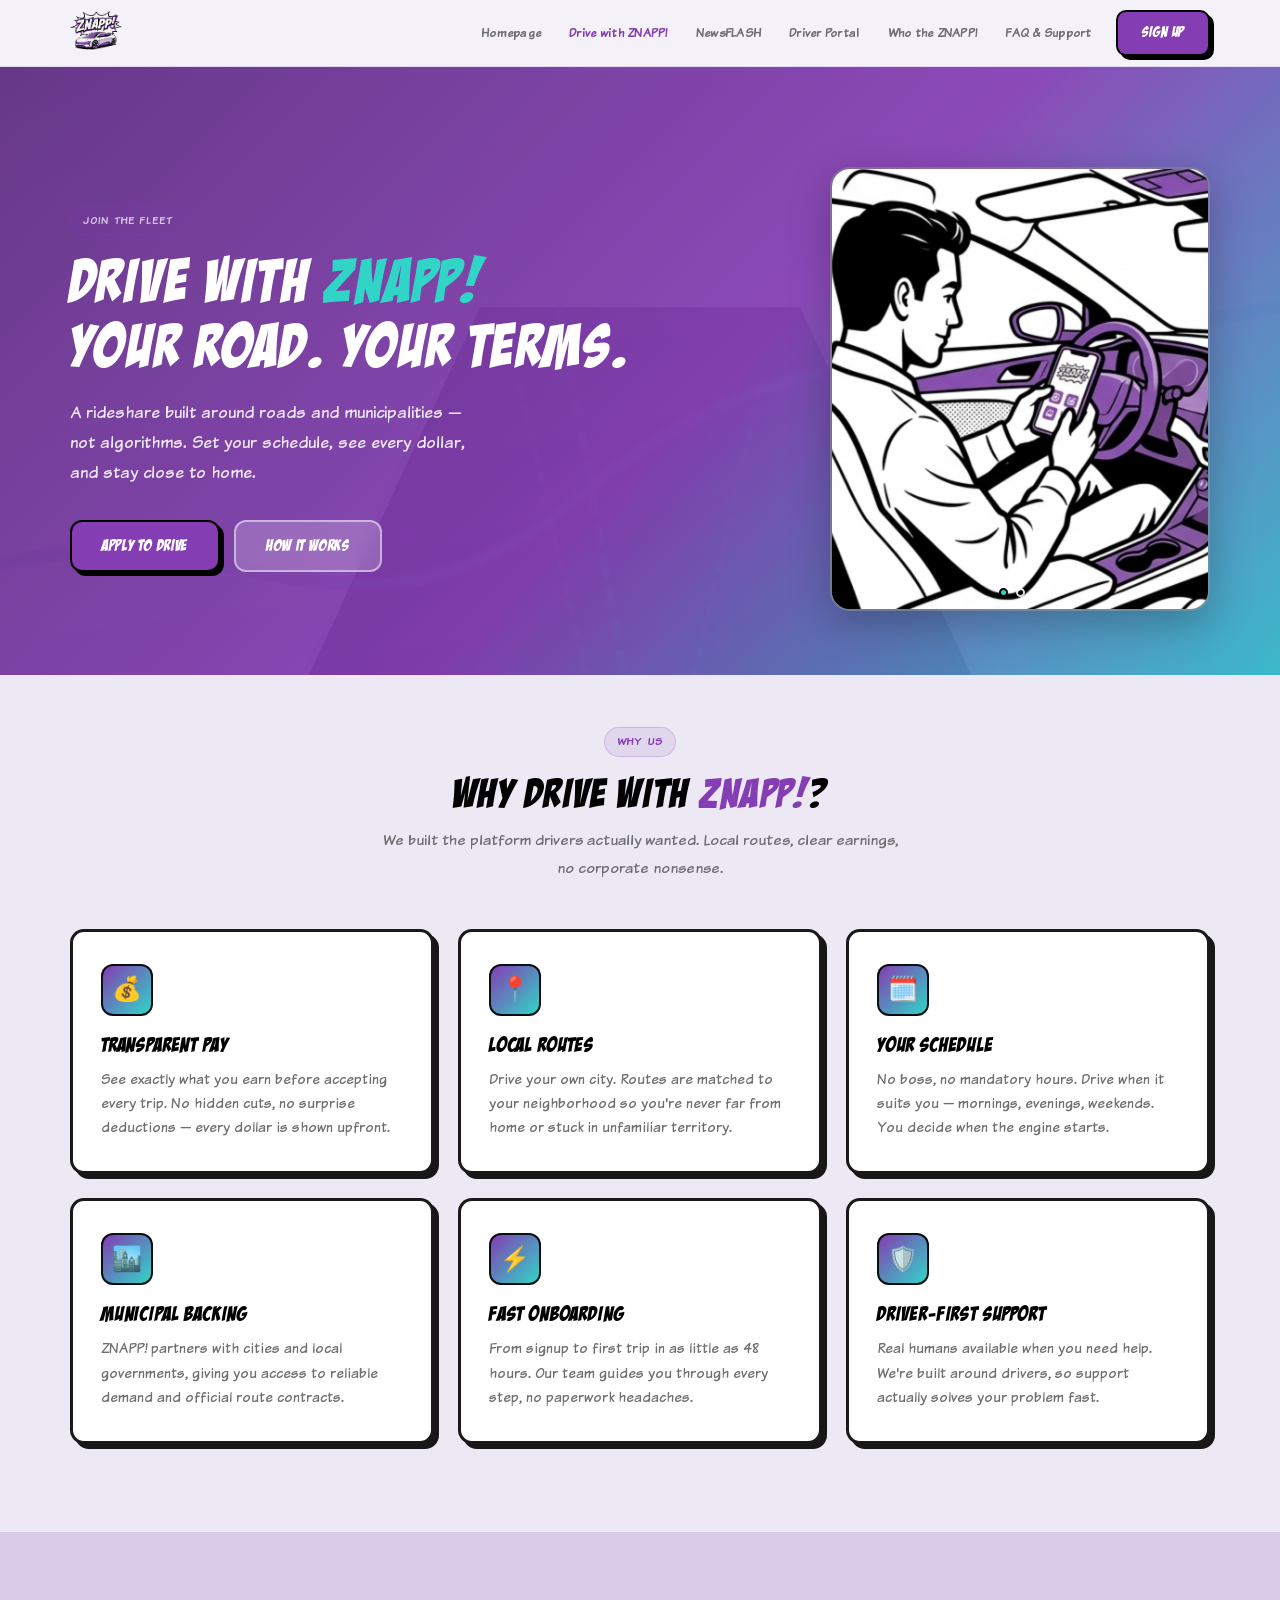
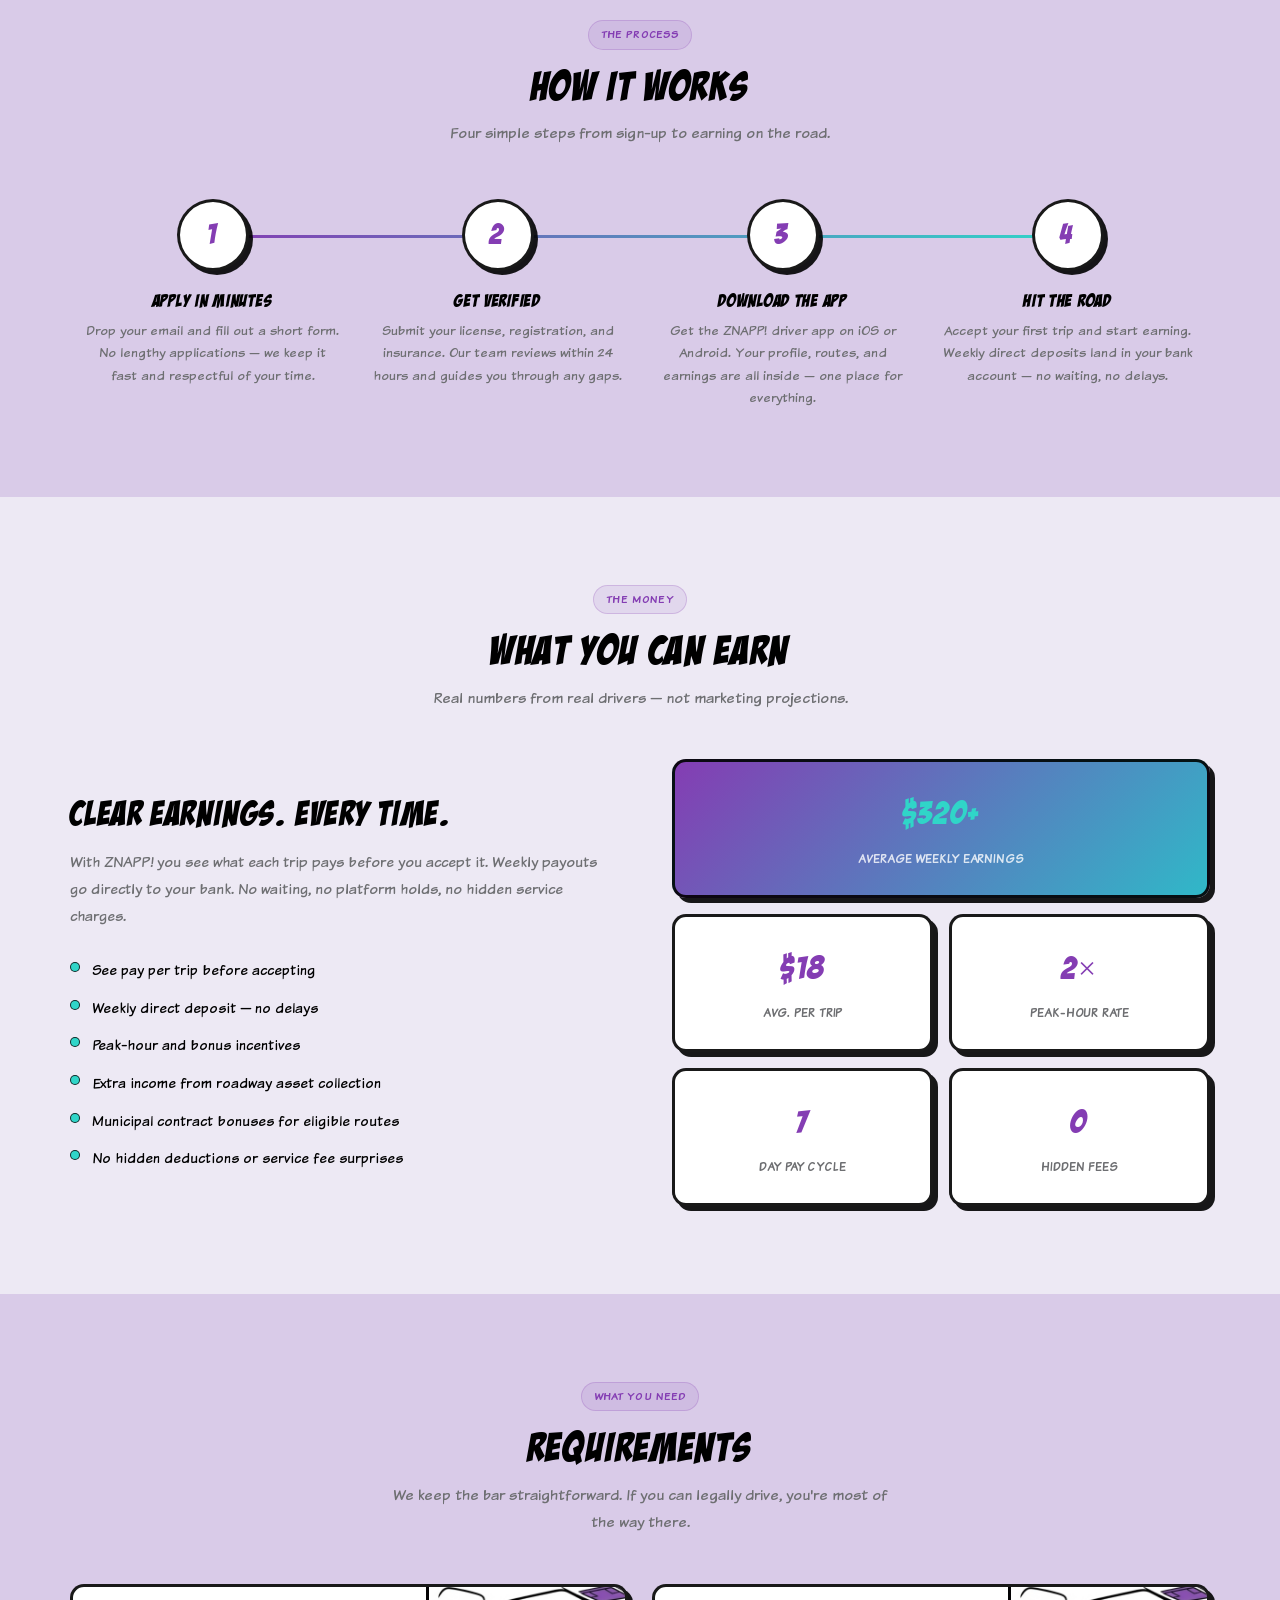
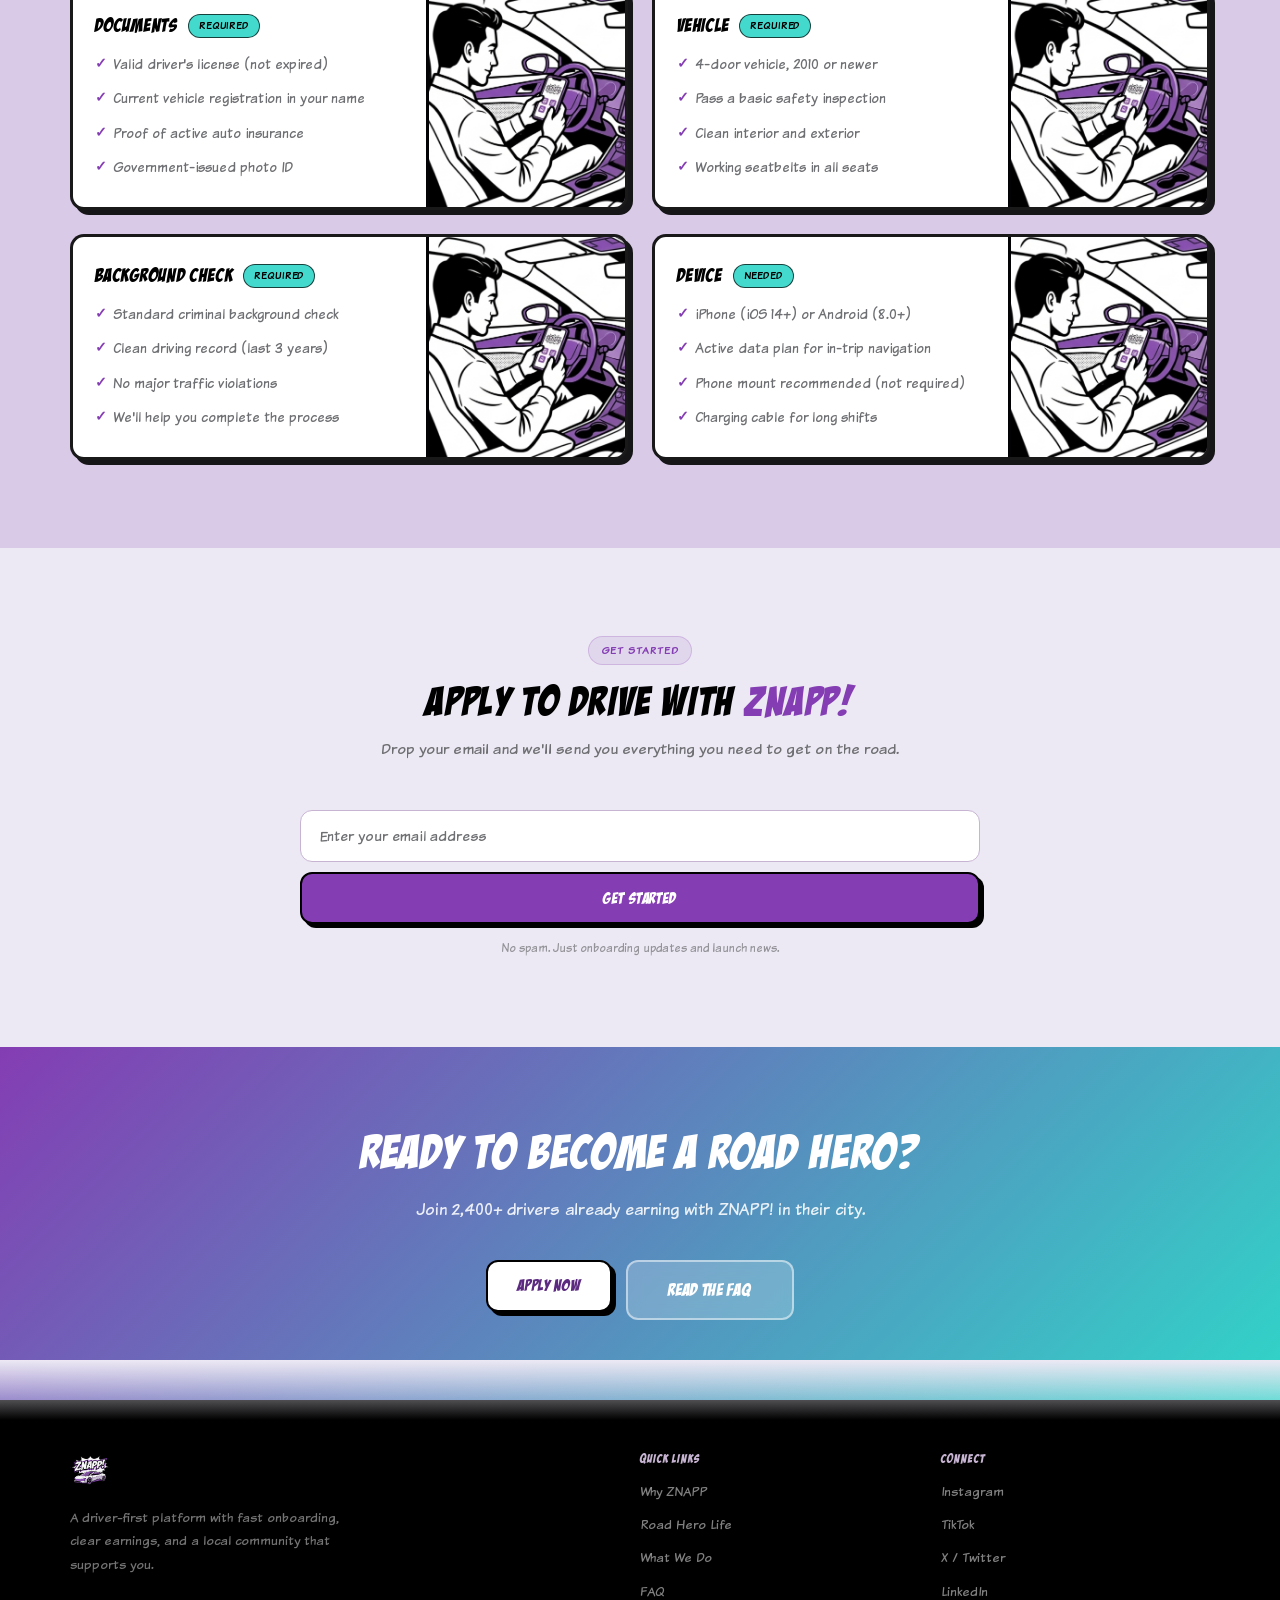
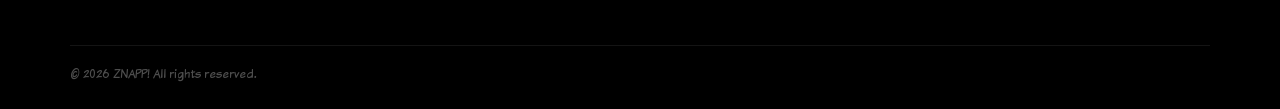
==== commit 85578eb4: "j" ====
--- a/drive-with-znapp.html
+++ b/drive-with-znapp.html
@@ -9,18 +9,25 @@
   <link rel="apple-touch-icon" href="img/branding/favicon-znapp.png" />
   <link rel="stylesheet" href="styles.css" />
   <style>
-    .dwz-hero{background:linear-gradient(135deg,var(--purple-dark) 0%,var(--purple) 55%,#30b8c8 100%);padding:100px 0 110px;position:relative;overflow:hidden}
+    .dwz-hero{background:linear-gradient(135deg,var(--purple-dark) 0%,var(--purple) 55%,#30b8c8 100%);padding:100px 0 64px;position:relative;overflow:hidden}
     .dwz-hero::before{content:"";position:absolute;inset:0;background:url('img/backgrounds/tools-split-bg-znapp.svg') center/cover no-repeat;opacity:.08;pointer-events:none}
-    .dwz-hero-grid{display:grid;grid-template-columns:1fr 1fr;gap:60px;align-items:center;position:relative;z-index:1}
+    .dwz-hero-grid{display:grid;grid-template-columns:1fr minmax(220px,min(36vw,380px));gap:48px;align-items:center;position:relative;z-index:1}
     .dwz-hero-copy h1{font-family:var(--font-display);font-size:clamp(2.4rem,5vw,3.8rem);color:var(--white);line-height:1.06;letter-spacing:var(--letter-spacing-heading);margin:0 0 20px}
     .dwz-hero-copy h1 .accent{color:var(--teal)}
     .dwz-hero-copy p{font-family:var(--font-body);font-size:1.1rem;color:rgba(255,255,255,.88);line-height:1.7;margin:0 0 32px;max-width:44ch}
-    .dwz-hero-actions{display:flex;gap:14px;flex-wrap:wrap}
-    .dwz-hero-card{background:rgba(255,255,255,.1);border:2px solid rgba(255,255,255,.22);border-radius:var(--radius-lg);padding:36px 32px;backdrop-filter:blur(12px);display:grid;grid-template-columns:1fr 1fr;gap:20px}
-    .dwz-stat{text-align:center;padding:18px 12px;background:rgba(255,255,255,.08);border-radius:var(--radius);border:1.5px solid rgba(255,255,255,.18)}
-    .dwz-stat-val{font-family:var(--font-display);font-size:clamp(1.8rem,3vw,2.4rem);color:var(--teal);line-height:1;display:block;margin-bottom:6px;letter-spacing:.04em}
-    .dwz-stat-label{font-family:var(--font-body);font-size:.82rem;color:rgba(255,255,255,.75);font-weight:700;text-transform:uppercase;letter-spacing:.07em}
-    .dwz-why{background:var(--bg);padding:88px 0}
+    .dwz-hero-actions{display:flex;gap:14px;flex-wrap:wrap;align-items:center}
+    .dwz-hero-actions .btn{height:52px;font-size:1rem;padding:0 30px;border-radius:12px}
+    .dwz-hero-carousel{position:relative;width:100%;max-width:380px;justify-self:end;border-radius:var(--radius-lg);overflow:hidden;border:2px solid rgba(255,255,255,.28);background:rgba(0,0,0,.35);backdrop-filter:blur(14px);box-shadow:0 12px 40px rgba(0,0,0,.25)}
+    .dwz-hero-carousel-track{position:relative;width:100%;aspect-ratio:3/4;min-height:240px;max-height:min(60vh,440px)}
+    .dwz-hero-slide{position:absolute;inset:0;opacity:0;transition:opacity .7s ease;pointer-events:none}
+    .dwz-hero-slide.is-active{opacity:1}
+    .dwz-hero-slide img{width:100%;height:100%;object-fit:cover;object-position:center 30%;display:block;padding:0;box-sizing:border-box}
+    .dwz-hero-slide--device img{object-position:center center}
+    .dwz-hero-carousel-dots{position:absolute;bottom:12px;left:0;right:0;display:flex;justify-content:center;gap:8px;z-index:2}
+    .dwz-hero-dot{width:9px;height:9px;border-radius:50%;border:2px solid rgba(255,255,255,.85);background:transparent;padding:0;cursor:pointer;transition:background .2s,transform .2s}
+    .dwz-hero-dot:hover{transform:scale(1.15)}
+    .dwz-hero-dot.is-active{background:var(--teal);border-color:var(--black)}
+    .dwz-why{background:var(--bg);padding:52px 0 88px}
     .dwz-why-grid{display:grid;grid-template-columns:repeat(3,1fr);gap:24px;margin-top:48px}
     .dwz-why-card{background:var(--card);border:3px solid rgba(0,0,0,.9);border-radius:var(--radius);box-shadow:5px 5px 0 rgba(0,0,0,.9);padding:32px 28px;transition:transform .2s ease,box-shadow .2s ease}
     .dwz-why-card:hover{transform:translate(-2px,-2px);box-shadow:7px 7px 0 rgba(0,0,0,.9)}
@@ -50,9 +57,12 @@
     .dwz-earn-card--highlight .dwz-earn-card-label{color:rgba(255,255,255,.8)}
     .dwz-reqs{background:var(--bg-alt);padding:88px 0}
     .dwz-reqs-grid{display:grid;grid-template-columns:1fr 1fr;gap:24px;margin-top:48px}
-    .dwz-req-card{background:var(--card);border:3px solid rgba(0,0,0,.9);border-radius:var(--radius);box-shadow:5px 5px 0 rgba(0,0,0,.9);padding:28px 26px;transition:transform .2s ease,box-shadow .2s ease}
+    .dwz-req-card{background:var(--card);border:3px solid rgba(0,0,0,.9);border-radius:var(--radius);box-shadow:5px 5px 0 rgba(0,0,0,.9);padding:0;transition:transform .2s ease,box-shadow .2s ease;display:flex;flex-direction:row;align-items:stretch;overflow:hidden}
     .dwz-req-card:hover{transform:translate(-2px,-2px);box-shadow:7px 7px 0 rgba(0,0,0,.9)}
-    .dwz-req-card h3{font-family:var(--font-display);font-size:1.2rem;letter-spacing:var(--letter-spacing-heading);margin:0 0 14px;display:flex;align-items:center;gap:10px}
+    .dwz-req-card-body{flex:1;min-width:0;padding:24px 22px;display:flex;flex-direction:column;justify-content:center}
+    .dwz-req-card-visual{flex:0 0 clamp(150px,36%,280px);min-width:150px;min-height:220px;align-self:stretch;border-left:3px solid rgba(0,0,0,.9);background:#1a1224;overflow:hidden}
+    .dwz-req-card-visual img{width:100%;height:100%;min-height:220px;object-fit:cover;object-position:center;display:block;margin:0;border:none;border-radius:0;box-shadow:none}
+    .dwz-req-card h3{font-family:var(--font-display);font-size:1.2rem;letter-spacing:var(--letter-spacing-heading);margin:0 0 14px;display:flex;align-items:center;gap:10px;flex-wrap:wrap}
     .req-badge{display:inline-flex;height:24px;padding:0 10px;align-items:center;border-radius:999px;font-size:.68rem;font-weight:700;text-transform:uppercase;letter-spacing:.08em;background:rgba(48,213,200,.9);color:var(--black);border:1.5px solid rgba(0,0,0,.7);font-family:var(--font-body)}
     .dwz-req-list{list-style:none;margin:0;padding:0;display:grid;gap:10px}
     .dwz-req-list li{font-family:var(--font-body);font-size:.9rem;color:var(--text-muted);padding-left:18px;position:relative}
@@ -62,8 +72,8 @@
     .dwz-cta p{font-family:var(--font-body);font-size:1.08rem;color:rgba(255,255,255,.88);margin:0 0 36px;line-height:1.65}
     .dwz-cta-actions{display:flex;gap:14px;justify-content:center;flex-wrap:wrap}
     .nav a.active{color:var(--purple);font-weight:700}
-    @media(max-width:1024px){.dwz-hero-grid{grid-template-columns:1fr;gap:40px}.dwz-why-grid{grid-template-columns:1fr 1fr}.dwz-steps{grid-template-columns:1fr 1fr;gap:36px}.dwz-steps::before{display:none}.dwz-earnings-layout{grid-template-columns:1fr;gap:40px}}
-    @media(max-width:768px){.dwz-hero{padding:72px 0 80px}.dwz-hero-card{grid-template-columns:1fr 1fr}.dwz-why-grid{grid-template-columns:1fr}.dwz-steps{grid-template-columns:1fr}.dwz-earnings-cards{grid-template-columns:1fr 1fr}.dwz-reqs-grid{grid-template-columns:1fr}}
+    @media(max-width:1024px){.dwz-hero-grid{grid-template-columns:1fr;gap:40px}.dwz-hero-carousel{max-width:320px;justify-self:center}.dwz-why-grid{grid-template-columns:1fr 1fr}.dwz-steps{grid-template-columns:1fr 1fr;gap:36px}.dwz-steps::before{display:none}.dwz-earnings-layout{grid-template-columns:1fr;gap:40px}}
+    @media(max-width:768px){.dwz-hero{padding:72px 0 48px}.dwz-hero-carousel{max-width:min(100%,280px)}.dwz-hero-carousel-track{min-height:220px;max-height:360px}.dwz-why-grid{grid-template-columns:1fr}.dwz-steps{grid-template-columns:1fr}.dwz-earnings-cards{grid-template-columns:1fr 1fr}.dwz-reqs-grid{grid-template-columns:1fr}.dwz-req-card{flex-direction:column}.dwz-req-card-visual{order:-1;flex:0 0 auto;width:100%;min-width:0;border-left:none;border-bottom:3px solid rgba(0,0,0,.9);min-height:0;aspect-ratio:3/4;max-height:min(52vw,320px)}.dwz-req-card-visual img{min-height:0;height:100%}.dwz-req-card-body{padding:22px 20px}}
   </style>
 </head>
 <body>
@@ -80,7 +90,7 @@
         <a href="newsflash.html">NewsFLASH</a>
         <a href="index.html#phone">Driver Portal</a>
         <a href="index.html#what">Who the ZNAPP!</a>
-        <a href="index.html#faq">FAQ &amp; Support</a>
+        <a href="faq-support.html">FAQ &amp; Support</a>
       </nav>
       <a href="#apply-form" class="btn btn-comic">Sign up</a>
       <button class="mobile-toggle" aria-label="Menu" type="button">
@@ -103,11 +113,23 @@
               <a href="#how-it-works" class="btn btn-secondary-cta">How it works</a>
             </div>
           </div>
-          <div class="dwz-hero-card">
-            <div class="dwz-stat"><span class="dwz-stat-val">$320+</span><span class="dwz-stat-label">Avg. weekly earnings</span></div>
-            <div class="dwz-stat"><span class="dwz-stat-val">2,400</span><span class="dwz-stat-label">Active drivers</span></div>
-            <div class="dwz-stat"><span class="dwz-stat-val">48h</span><span class="dwz-stat-label">Avg. onboarding time</span></div>
-            <div class="dwz-stat"><span class="dwz-stat-val">100%</span><span class="dwz-stat-label">Transparent pay</span></div>
+          <div class="dwz-hero-carousel" role="region" aria-roledescription="carousel" aria-label="ZNAPP! driver highlights">
+            <div class="dwz-hero-carousel-track">
+              <div class="dwz-hero-slide is-active" aria-hidden="false">
+                <img src="img/illustrations/driver-comic.png" width="600" height="800" alt="Comic-style illustration of a driver using ZNAPP!" />
+              </div>
+              <div class="dwz-hero-slide" aria-hidden="true">
+                <img src="https://images.unsplash.com/photo-1449965408869-eaa3f722e40d?w=800&q=80" width="800" height="800" alt="Driver on an open road at night" crossorigin="anonymous" referrerpolicy="no-referrer" />
+              </div>
+              <div class="dwz-hero-slide" aria-hidden="true">
+                <img src="https://images.unsplash.com/photo-1568605117036-5fe5e7bab0b7?w=800&q=80" width="800" height="800" alt="Car dashboard and city night driving" crossorigin="anonymous" referrerpolicy="no-referrer" />
+              </div>
+            </div>
+            <div class="dwz-hero-carousel-dots" role="tablist" aria-label="Choose slide">
+              <button type="button" class="dwz-hero-dot is-active" role="tab" aria-selected="true" aria-label="Slide 1"></button>
+              <button type="button" class="dwz-hero-dot" role="tab" aria-selected="false" aria-label="Slide 2"></button>
+              <button type="button" class="dwz-hero-dot" role="tab" aria-selected="false" aria-label="Slide 3"></button>
+            </div>
           </div>
         </div>
       </div>
@@ -186,10 +208,34 @@
           <p class="section-sub">We keep the bar straightforward. If you can legally drive, you're most of the way there.</p>
         </div>
         <div class="dwz-reqs-grid">
-          <div class="dwz-req-card"><h3>Documents <span class="req-badge">Required</span></h3><ul class="dwz-req-list"><li>Valid driver's license (not expired)</li><li>Current vehicle registration in your name</li><li>Proof of active auto insurance</li><li>Government-issued photo ID</li></ul></div>
-          <div class="dwz-req-card"><h3>Vehicle <span class="req-badge">Required</span></h3><ul class="dwz-req-list"><li>4-door vehicle, 2010 or newer</li><li>Pass a basic safety inspection</li><li>Clean interior and exterior</li><li>Working seatbelts in all seats</li></ul></div>
-          <div class="dwz-req-card"><h3>Background check <span class="req-badge">Required</span></h3><ul class="dwz-req-list"><li>Standard criminal background check</li><li>Clean driving record (last 3 years)</li><li>No major traffic violations</li><li>We'll help you complete the process</li></ul></div>
-          <div class="dwz-req-card"><h3>Device <span class="req-badge">Needed</span></h3><ul class="dwz-req-list"><li>iPhone (iOS 14+) or Android (8.0+)</li><li>Active data plan for in-trip navigation</li><li>Phone mount recommended (not required)</li><li>Charging cable for long shifts</li></ul></div>
+          <div class="dwz-req-card">
+            <div class="dwz-req-card-body">
+              <h3>Documents <span class="req-badge">Required</span></h3>
+              <ul class="dwz-req-list"><li>Valid driver's license (not expired)</li><li>Current vehicle registration in your name</li><li>Proof of active auto insurance</li><li>Government-issued photo ID</li></ul>
+            </div>
+            <div class="dwz-req-card-visual"><img src="img/illustrations/driver-comic.png" width="200" height="200" alt="" loading="lazy" /></div>
+          </div>
+          <div class="dwz-req-card">
+            <div class="dwz-req-card-body">
+              <h3>Vehicle <span class="req-badge">Required</span></h3>
+              <ul class="dwz-req-list"><li>4-door vehicle, 2010 or newer</li><li>Pass a basic safety inspection</li><li>Clean interior and exterior</li><li>Working seatbelts in all seats</li></ul>
+            </div>
+            <div class="dwz-req-card-visual"><img src="img/illustrations/driver-comic.png" width="200" height="200" alt="" loading="lazy" /></div>
+          </div>
+          <div class="dwz-req-card">
+            <div class="dwz-req-card-body">
+              <h3>Background check <span class="req-badge">Required</span></h3>
+              <ul class="dwz-req-list"><li>Standard criminal background check</li><li>Clean driving record (last 3 years)</li><li>No major traffic violations</li><li>We'll help you complete the process</li></ul>
+            </div>
+            <div class="dwz-req-card-visual"><img src="img/illustrations/driver-comic.png" width="200" height="200" alt="" loading="lazy" /></div>
+          </div>
+          <div class="dwz-req-card">
+            <div class="dwz-req-card-body">
+              <h3>Device <span class="req-badge">Needed</span></h3>
+              <ul class="dwz-req-list"><li>iPhone (iOS 14+) or Android (8.0+)</li><li>Active data plan for in-trip navigation</li><li>Phone mount recommended (not required)</li><li>Charging cable for long shifts</li></ul>
+            </div>
+            <div class="dwz-req-card-visual"><img src="img/illustrations/driver-comic.png" width="200" height="200" alt="" loading="lazy" /></div>
+          </div>
         </div>
       </div>
     </section>
@@ -216,7 +262,7 @@
         <p>Join 2,400+ drivers already earning with ZNAPP! in their city.</p>
         <div class="dwz-cta-actions">
           <a href="#apply-form" class="btn btn-comic btn-lg" style="background:var(--white);color:var(--purple-dark);border-color:var(--black)">Apply now</a>
-          <a href="index.html#faq" class="btn btn-secondary-cta">Read the FAQ</a>
+          <a href="faq-support.html" class="btn btn-secondary-cta">Read the FAQ</a>
         </div>
       </div>
     </section>
@@ -234,7 +280,7 @@
         <a href="index.html#why">Why ZNAPP</a>
         <a href="index.html#life">Road Hero Life</a>
         <a href="index.html#what">What We Do</a>
-        <a href="index.html#faq">FAQ</a>
+        <a href="faq-support.html">FAQ</a>
       </div>
       <div class="footer-col">
         <h4>Connect</h4>
@@ -258,6 +304,55 @@
         document.addEventListener('click',function(e){if(!n.contains(e.target)&&!t.contains(e.target)){t.classList.remove('active');n.classList.remove('mobile-open')}});
       }
     })();
+
+    (function(){
+      var root = document.querySelector('.dwz-hero-carousel');
+      if (!root) return;
+      var slides = root.querySelectorAll('.dwz-hero-slide');
+      var dots = root.querySelectorAll('.dwz-hero-dot');
+      if (!slides.length) return;
+      var i = 0;
+      var timer;
+
+      function show(idx){
+        idx = (idx + slides.length) % slides.length;
+        slides[i].classList.remove('is-active');
+        slides[i].setAttribute('aria-hidden', 'true');
+        if (dots[i]) {
+          dots[i].classList.remove('is-active');
+          dots[i].setAttribute('aria-selected', 'false');
+        }
+        i = idx;
+        slides[i].classList.add('is-active');
+        slides[i].setAttribute('aria-hidden', 'false');
+        if (dots[i]) {
+          dots[i].classList.add('is-active');
+          dots[i].setAttribute('aria-selected', 'true');
+        }
+      }
+
+      function next(){ show(i + 1); }
+
+      function arm(){
+        clearInterval(timer);
+        timer = setInterval(next, 4500);
+      }
+
+      dots.forEach(function(d, idx){
+        d.addEventListener('click', function(){
+          show(idx);
+          arm();
+        });
+      });
+
+      root.addEventListener('mouseenter', function(){ clearInterval(timer); });
+      root.addEventListener('mouseleave', arm);
+      if (window.matchMedia('(prefers-reduced-motion: reduce)').matches) {
+        /* Dots still work; no auto-advance */
+      } else {
+        arm();
+      }
+    })();
   </script>
 </body>
 </html>
